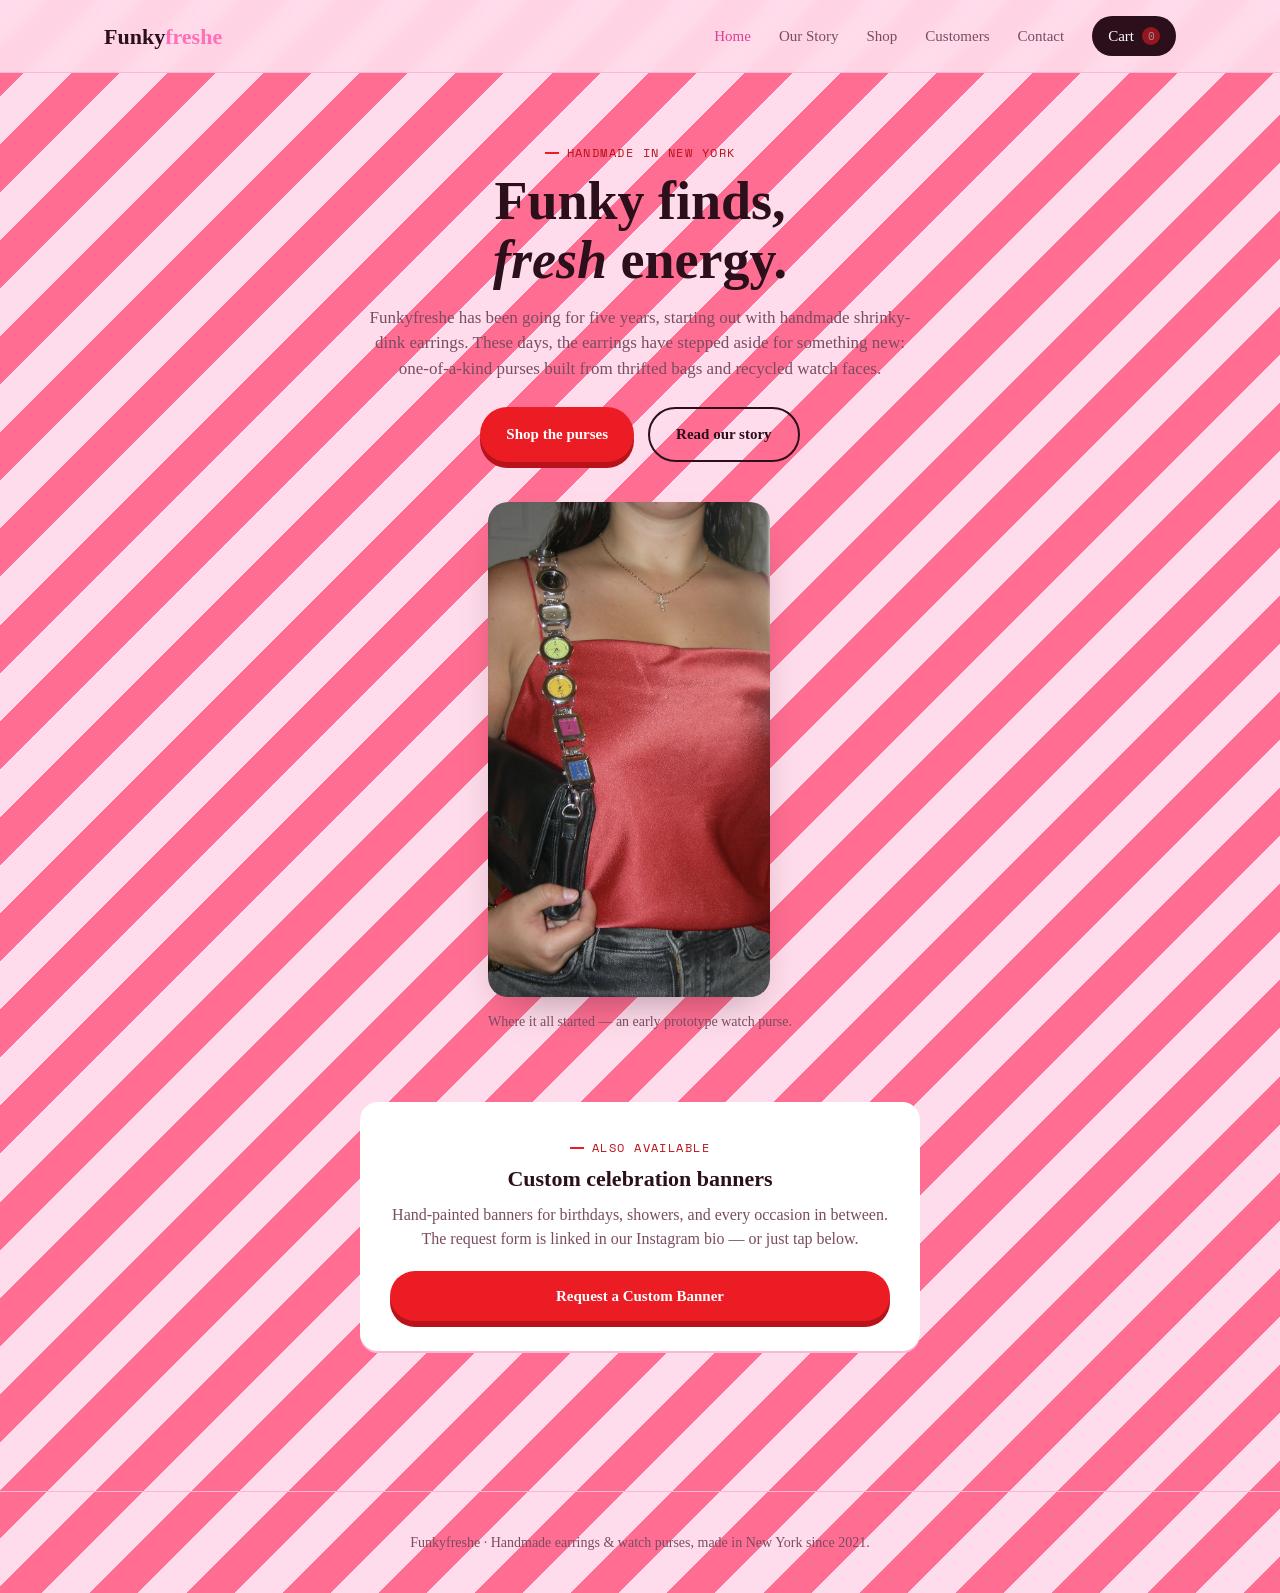
==== index.html @ b3872d06 "Add files via upload" ====
<!DOCTYPE html>
<html lang="en">
<head>
<meta charset="UTF-8">
<meta name="viewport" content="width=device-width, initial-scale=1.0">
<title>Funkyfreshe · handmade in New York</title>
<meta name="description" content="Funkyfreshe: one-of-a-kind purses built from thrifted bags and recycled watch faces, made in New York by Samantha Neeb.">
<meta property="og:type" content="website">
<meta property="og:title" content="Funkyfreshe · handmade in New York">
<meta property="og:description" content="Funkyfreshe: one-of-a-kind purses built from thrifted bags and recycled watch faces, made in New York by Samantha Neeb.">
<meta property="og:image" content="https://ssn56-boop.github.io/funkyfreshe/images/og-image.jpg">
<meta property="og:image:width" content="1200">
<meta property="og:image:height" content="630">
<meta property="og:url" content="https://ssn56-boop.github.io/funkyfreshe/">
<meta name="twitter:card" content="summary_large_image">
<meta name="twitter:title" content="Funkyfreshe · handmade in New York">
<meta name="twitter:description" content="Funkyfreshe: one-of-a-kind purses built from thrifted bags and recycled watch faces, made in New York by Samantha Neeb.">
<meta name="twitter:image" content="https://ssn56-boop.github.io/funkyfreshe/images/og-image.jpg">
<link rel="stylesheet" href="css/main.css">
</head>
<body>

<nav class="site-nav">
  <div class="wrap">
    <a href="index.html" class="logo">Funky<em>freshe</em></a>
    <ul class="nav-links">
      <li><a href="index.html" class="active">Home</a></li>
      <li><a href="story.html">Our Story</a></li>
      <li><a href="shop.html">Shop</a></li>
      <li><a href="customers.html">Customers</a></li>
      <li><a href="contact.html">Contact</a></li>
      <li>
        <a href="cart.html" class="cart-link" aria-label="View cart">
          Cart <span class="cart-badge" data-count="0">0</span>
        </a>
      </li>
    </ul>
  </div>
</nav>

<header class="page-hero wrap">
  <span class="eyebrow">Handmade in New York</span>
  <h1>Funky finds,<br><em>fresh</em> energy.</h1>
  <p>Funkyfreshe has been going for five years, starting out with handmade shrinky-dink earrings. These days, the earrings have stepped aside for something new: one-of-a-kind purses built from thrifted bags and recycled watch faces.</p>
  <div style="display:flex; gap:14px; justify-content:center; margin-top:26px; flex-wrap:wrap;">
    <a href="shop.html" class="btn btn-primary">Shop the purses</a>
    <a href="story.html" class="btn btn-outline">Read our story</a>
  </div>
</header>

<section class="wrap" style="padding-bottom:70px; display:flex; justify-content:center;">
  <figure style="margin:0; text-align:center;">
    <img src="images/prototype-watch-purse.jpg" alt="Samantha wearing an early prototype watch purse" style="border-radius:20px; box-shadow:0 20px 40px -20px rgba(43,15,26,.4); max-height:55vh; width:auto; max-width:100%; object-fit:cover;">
    <figcaption style="margin-top:14px; color:var(--ink-soft); font-size:14px;">Where it all started — an early prototype watch purse.</figcaption>
  </figure>
</section>

<section class="wrap" style="padding-bottom:100px; text-align:center;">
  <div class="receipt-card" style="max-width:560px; margin:0 auto; text-align:center;">
    <span class="eyebrow">Also available</span>
    <h2 style="font-size:22px; margin-top:10px;">Custom celebration banners</h2>
    <p style="color:var(--ink-soft); margin:12px 0 20px;">Hand-painted banners for birthdays, showers, and every occasion in between. The request form is linked in our Instagram bio — or just tap below.</p>
    <a id="banner-form-link" href="#" target="_blank" rel="noopener" class="btn btn-primary" style="width:100%; justify-content:center;">Request a Custom Banner</a>
  </div>
</section>

<footer class="site-footer">
  <div class="wrap">
    Funkyfreshe &middot; Handmade earrings &amp; watch purses, made in New York since 2021.
  </div>
</footer>

<script src="js/config.js"></script>
<script src="js/products.js"></script>
<script src="js/cart.js"></script>
<script>
  document.addEventListener("DOMContentLoaded", () => {
    const link = document.getElementById("banner-form-link");
    if (link && window.FF_CONFIG && window.FF_CONFIG.CUSTOM_BANNER_FORM_URL) {
      link.href = window.FF_CONFIG.CUSTOM_BANNER_FORM_URL;
    }
  });
</script>
</body>
</html>
---- css/main.css ----
/* ============================================================
   Funky Freshe — shared styles
   Tokens live here. Colors, type, and spacing all trace back
   to this block, so retheming later means editing these vars.
   ============================================================ */

@import url('https://fonts.googleapis.com/css2?family=Space+Mono:wght@500;700&display=swap');

:root{
  /* --- color, pulled from the pink/red stripe reference --- */
  --pink:        #FF6FB8;   /* primary brand color */
  --pink-deep:   #DE3E93;   /* hover / pressed */
  --red:         #EC1C24;   /* CTAs, price tags */
  --red-deep:    #B8121A;
  --cream:       #FFDCEB;   /* pink page background */
  --white:       #FFFFFF;
  --ink:         #2B0F1A;   /* near-black text, maroon undertone */
  --ink-soft:    #7A4C61;   /* secondary text, warmed to sit on pink */
  --kraft:       #D9A441;   /* handmade / kraft-tag accent, used sparingly */
  --line:        #F7B9D6;   /* hairline borders on pink */
  --success:     #2E8B57;

  /* --- type --- */
  --font-display: 'Times New Roman', Times, Georgia, serif;
  --font-body:    'Times New Roman', Times, Georgia, serif;
  --font-tag:     'Space Mono', monospace;

  /* --- shape / motion --- */
  --radius: 18px;
  --ease: cubic-bezier(.22,1,.36,1);
}

*{ box-sizing: border-box; }
html{ scroll-behavior: smooth; }
body{
  margin: 0;
  background-color: var(--cream);
  background-image: repeating-linear-gradient(
    135deg,
    var(--cream) 0px, var(--cream) 34px,
    #FF6E92 34px, #FF6E92 68px
  );
  color: var(--ink);
  font-family: var(--font-body);
  line-height: 1.5;
  -webkit-font-smoothing: antialiased;
}
a{ color: inherit; text-decoration: none; }
img{ max-width: 100%; display: block; }
button{ font-family: inherit; cursor: pointer; }
:focus-visible{ outline: 3px solid var(--pink-deep); outline-offset: 2px; }

.wrap{
  max-width: 1120px;
  margin: 0 auto;
  padding: 0 24px;
}

h1, h2, h3{
  font-family: var(--font-display);
  margin: 0;
  line-height: 1.1;
  color: var(--ink);
}

.eyebrow{
  font-family: var(--font-tag);
  font-size: 12px;
  letter-spacing: .12em;
  text-transform: uppercase;
  color: var(--red-deep);
  display: inline-flex;
  align-items: center;
  gap: 8px;
}
.eyebrow::before{
  content: "";
  width: 14px; height: 2px;
  background: var(--red);
  display: inline-block;
}

/* ============================== NAV ============================== */
.site-nav{
  position: sticky;
  top: 0;
  z-index: 40;
  background: rgba(255,220,235,.92);
  backdrop-filter: blur(8px);
  border-bottom: 1px solid var(--line);
}
.site-nav .wrap{
  display: flex;
  align-items: center;
  justify-content: space-between;
  height: 72px;
}
.logo{
  font-family: var(--font-display);
  font-size: 22px;
  font-weight: 600;
  color: var(--ink);
}
.logo em{
  color: var(--pink);
  font-style: normal;
}
.nav-links{
  display: flex;
  align-items: center;
  gap: 28px;
  list-style: none;
  margin: 0; padding: 0;
}
.nav-links a{
  font-size: 15px;
  font-weight: 500;
  color: var(--ink-soft);
  transition: color .15s var(--ease);
}
.nav-links a:hover, .nav-links a.active{ color: var(--pink-deep); }

.cart-link{
  position: relative;
  display: inline-flex;
  align-items: center;
  gap: 8px;
  padding: 9px 16px;
  background: var(--ink);
  color: var(--white) !important;
  border-radius: 999px;
  font-weight: 600;
  font-size: 14px;
  transition: transform .15s var(--ease), background .15s var(--ease);
}
.cart-link:hover{ background: var(--pink-deep); transform: translateY(-1px); }
.cart-badge{
  background: var(--red);
  color: var(--white);
  font-family: var(--font-tag);
  font-size: 11px;
  min-width: 18px;
  height: 18px;
  border-radius: 999px;
  display: inline-flex;
  align-items: center;
  justify-content: center;
  padding: 0 4px;
}
.cart-badge[data-count="0"]{ opacity: .55; }

/* ============================== BUTTONS ============================== */
.btn{
  display: inline-flex;
  align-items: center;
  justify-content: center;
  gap: 8px;
  padding: 14px 26px;
  border-radius: 999px;
  border: none;
  font-family: var(--font-body);
  font-weight: 600;
  font-size: 15px;
  transition: transform .15s var(--ease), box-shadow .15s var(--ease), background .15s var(--ease);
}
.btn-primary{
  background: var(--red);
  color: var(--white);
  box-shadow: 0 6px 0 var(--red-deep);
}
.btn-primary:hover{ transform: translateY(-2px); }
.btn-primary:active{ transform: translateY(1px); box-shadow: 0 3px 0 var(--red-deep); }
.btn-primary:disabled{ background: #D9B7B0; box-shadow: none; cursor: not-allowed; transform: none; }

.btn-outline{
  background: transparent;
  color: var(--ink);
  border: 2px solid var(--ink);
}
.btn-outline:hover{ background: var(--ink); color: var(--white); }

.btn-ghost{
  background: transparent;
  color: var(--pink-deep);
  padding: 10px 6px;
  font-weight: 600;
}
.btn-ghost:hover{ color: var(--red-deep); }

.btn-block{ width: 100%; }

/* ============================== HERO (shared page header) ============================== */
.page-hero{
  padding: 64px 0 40px;
  text-align: center;
}
.page-hero h1{
  font-size: clamp(34px, 6vw, 54px);
  margin-top: 10px;
}
.page-hero p{
  max-width: 560px;
  margin: 14px auto 0;
  color: var(--ink-soft);
  font-size: 17px;
}

/* ============================== PRODUCT GRID (swing tags) ============================== */
.shop-grid{
  display: grid;
  grid-template-columns: repeat(4, 1fr);
  gap: 36px 24px;
  padding: 12px 0 90px;
}
@media (max-width: 920px){
  .shop-grid{ grid-template-columns: repeat(2, 1fr); }
}
@media (max-width: 520px){
  .shop-grid{ grid-template-columns: 1fr; }
}

.tag-card{
  position: relative;
  background: var(--white);
  border-radius: 14px;
  padding: 18px 18px 20px;
  box-shadow: 0 2px 0 var(--line), 0 14px 26px -18px rgba(43,15,26,.35);
  transform: rotate(-1deg);
  transition: transform .25s var(--ease), box-shadow .25s var(--ease);
}
.shop-grid .tag-card:nth-child(even){ transform: rotate(1deg); }
.tag-card:hover{
  transform: rotate(0deg) translateY(-6px);
  box-shadow: 0 2px 0 var(--line), 0 22px 34px -18px rgba(43,15,26,.4);
}

/* the punched hole + loop of string, like a real kraft price tag */
.tag-hole{
  position: absolute;
  top: -11px;
  left: 28px;
  width: 22px; height: 22px;
  border-radius: 50%;
  background: var(--cream);
  border: 3px solid var(--kraft);
  z-index: 2;
}
.tag-hole::after{
  content: "";
  position: absolute;
  inset: 5px;
  border-radius: 50%;
  background: var(--white);
}
.tag-string{
  position: absolute;
  top: -20px;
  left: 8px;
  width: 60px;
  height: 20px;
  border: 2px solid var(--kraft);
  border-bottom: none;
  border-radius: 50% 50% 0 0 / 100% 100% 0 0;
  opacity: .6;
}

.tag-photo{
  aspect-ratio: 1 / 1;
  border-radius: 10px;
  overflow: hidden;
  background: var(--cream);
  margin-bottom: 14px;
}
.tag-photo img{
  width: 100%; height: 100%;
  object-fit: cover;
}
.tag-photo.is-empty{
  display: flex;
  align-items: center;
  justify-content: center;
  border: 2px dashed #FFC3E1;
}
.tag-photo.is-empty .placeholder{
  text-align: center;
  color: var(--pink-deep);
  font-family: var(--font-tag);
  font-size: 12px;
  letter-spacing: .04em;
  padding: 0 14px;
}
.tag-photo.is-empty .placeholder svg{ margin: 0 auto 8px; display:block; }

.tag-link{
  display: block;
  color: inherit;
  text-decoration: none;
}

.tag-body h3{
  font-size: 19px;
  margin-bottom: 6px;
}
.tag-desc{
  font-size: 14px;
  color: var(--ink-soft);
  margin: 0 0 12px;
  min-height: 40px;
}
.tag-barcode{
  width: 64px;
  height: 16px;
  background-image: repeating-linear-gradient(
    90deg,
    var(--ink) 0px, var(--ink) 1.5px,
    transparent 1.5px, transparent 3px,
    var(--ink) 3px, var(--ink) 3.5px,
    transparent 3.5px, transparent 5.5px,
    var(--ink) 5.5px, var(--ink) 6.5px,
    transparent 6.5px, transparent 8px
  );
  opacity: .5;
  margin-bottom: 4px;
}
.tag-sku{
  display: block;
  font-family: var(--font-tag);
  font-size: 10.5px;
  letter-spacing: .04em;
  color: var(--ink-soft);
  opacity: .7;
  margin-bottom: 12px;
}
.tag-footer{
  display: flex;
  align-items: center;
  justify-content: space-between;
  gap: 10px;
  margin-top: 4px;
  padding-top: 10px;
  border-top: 1px dashed var(--line);
}
.tag-price{
  font-family: var(--font-tag);
  font-weight: 700;
  font-size: 18px;
  color: var(--red-deep);
}
.tag-price::before{ content: "$"; opacity: .7; margin-right: 1px; }

.tag-add{
  border: none;
  background: var(--ink);
  color: var(--white);
  padding: 10px 16px;
  border-radius: 999px;
  font-size: 13px;
  font-weight: 600;
  transition: background .15s var(--ease), transform .15s var(--ease);
}
.tag-add:hover{ background: var(--pink-deep); transform: translateY(-1px); }
.tag-add:disabled{ background: #E3C7CE; cursor: not-allowed; }
.tag-add.added{ background: var(--success); }

.sold-badge{
  position: absolute;
  top: 14px; right: 14px;
  background: var(--ink);
  color: var(--white);
  font-family: var(--font-tag);
  font-size: 11px;
  letter-spacing: .06em;
  padding: 4px 10px;
  border-radius: 999px;
  transform: rotate(4deg);
}

.shop-empty{
  text-align: center;
  padding: 80px 20px;
  color: var(--ink-soft);
}

/* ============================== TIMELINE ============================== */
.timeline-section{ padding: 30px 0 90px; }
.timeline{
  position: relative;
  margin-top: 50px;
}
.timeline::before{
  content: "";
  position: absolute;
  left: 50%;
  top: 0; bottom: 0;
  width: 3px;
  background: linear-gradient(to bottom, var(--pink), var(--red));
  transform: translateX(-50%);
  border-radius: 3px;
}
.tl-item{
  position: relative;
  width: 50%;
  padding: 0 46px 56px;
}
.tl-item:nth-child(odd){ left: 0; text-align: right; }
.tl-item:nth-child(even){ left: 50%; text-align: left; }
.tl-dot{
  position: absolute;
  top: 4px;
  width: 16px; height: 16px;
  background: var(--white);
  border: 3px solid var(--red);
  border-radius: 50%;
  z-index: 2;
}
.tl-item:nth-child(odd) .tl-dot{ right: -8px; }
.tl-item:nth-child(even) .tl-dot{ left: -8px; }
.tl-date{
  font-family: var(--font-tag);
  font-size: 12px;
  color: var(--pink-deep);
  letter-spacing: .06em;
  text-transform: uppercase;
}
.tl-item h3{ font-size: 20px; margin: 6px 0 8px; }
.tl-item p{ color: var(--ink-soft); font-size: 14.5px; margin: 0; }
.tl-item img{
  margin-top: 14px;
  border-radius: 12px;
  box-shadow: 0 10px 24px -14px rgba(43,15,26,.4);
}

@media (max-width: 720px){
  .timeline::before{ left: 18px; }
  .tl-item, .tl-item:nth-child(even){ width: 100%; left: 0; text-align: left; padding: 0 0 40px 46px; }
  .tl-item:nth-child(odd){ text-align: left; }
  .tl-item .tl-dot, .tl-item:nth-child(odd) .tl-dot{ left: 10px; right: auto; }
}

/* ============================== CART DRAWER ============================== */
.cart-list{ display: flex; flex-direction: column; gap: 18px; }
.cart-row{
  display: grid;
  grid-template-columns: 84px 1fr auto;
  gap: 16px;
  align-items: center;
  background: var(--white);
  border-radius: 14px;
  padding: 14px;
  box-shadow: 0 2px 0 var(--line);
}
.cart-row .thumb{
  width: 84px; height: 84px;
  border-radius: 10px;
  background: var(--cream);
  overflow: hidden;
  display: flex; align-items: center; justify-content: center;
}
.cart-row .thumb img{ width: 100%; height: 100%; object-fit: cover; }
.cart-row .thumb .placeholder{ font-size: 22px; color: var(--pink); }
.cart-row h4{ font-family: var(--font-display); font-size: 16px; margin: 0 0 4px; }
.cart-row .unit-price{ font-family: var(--font-tag); font-size: 13px; color: var(--ink-soft); }

.qty-control{
  display: inline-flex;
  align-items: center;
  border: 1.5px solid var(--line);
  border-radius: 999px;
  overflow: hidden;
  margin-top: 8px;
}
.qty-control button{
  border: none; background: var(--white);
  width: 30px; height: 30px;
  font-size: 16px; font-weight: 600; color: var(--ink);
}
.qty-control button:hover{ background: var(--cream); }
.qty-control span{
  width: 32px; text-align: center;
  font-family: var(--font-tag); font-size: 13px;
}

.cart-line-total{
  font-family: var(--font-tag);
  font-weight: 700;
  text-align: right;
}
.remove-link{
  display: block;
  margin-top: 6px;
  font-size: 12px;
  color: var(--ink-soft);
  text-decoration: underline;
  text-align: right;
}
.remove-link:hover{ color: var(--red-deep); }

.cart-summary{
  background: var(--white);
  border-radius: var(--radius);
  padding: 26px;
  box-shadow: 0 2px 0 var(--line);
}
.summary-row{
  display: flex;
  justify-content: space-between;
  padding: 8px 0;
  font-size: 15px;
  color: var(--ink-soft);
}
.summary-row.total{
  border-top: 2px dashed var(--line);
  margin-top: 8px;
  padding-top: 16px;
  font-family: var(--font-tag);
  font-weight: 700;
  font-size: 19px;
  color: var(--ink);
}

.empty-cart{
  text-align: center;
  padding: 70px 20px;
  color: var(--ink-soft);
}
.empty-cart svg{ margin: 0 auto 16px; }

/* ============================== CHECKOUT ============================== */
.checkout-grid{
  display: grid;
  grid-template-columns: 1.1fr .9fr;
  gap: 40px;
  align-items: start;
  padding-bottom: 100px;
}
@media (max-width: 860px){
  .checkout-grid{ grid-template-columns: 1fr; }
}
.form-card, .receipt-card{
  background: var(--white);
  border-radius: var(--radius);
  padding: 30px;
  box-shadow: 0 2px 0 var(--line);
}
.field{ margin-bottom: 18px; }
.field label{
  display: block;
  font-size: 13px;
  font-weight: 600;
  color: var(--ink-soft);
  margin-bottom: 6px;
}
.field input, .field textarea{
  width: 100%;
  padding: 12px 14px;
  border: 1.5px solid var(--line);
  border-radius: 10px;
  font-family: var(--font-body);
  font-size: 15px;
  background: var(--cream);
  color: var(--ink);
}
.field input:focus, .field textarea:focus{
  border-color: var(--pink);
  background: var(--white);
}
.field-row{ display: grid; grid-template-columns: 1fr 1fr; gap: 14px; }

.receipt-card h3{ font-size: 16px; margin-bottom: 14px; }
.receipt-items{ font-family: var(--font-tag); font-size: 13.5px; }
.receipt-item{
  display: flex; justify-content: space-between;
  padding: 7px 0;
  border-bottom: 1px dashed var(--line);
}
.pay-options{ margin-top: 22px; display: flex; flex-direction: column; gap: 10px; }
.pay-note{
  font-size: 12.5px;
  color: var(--ink-soft);
  background: var(--cream);
  border-radius: 10px;
  padding: 12px 14px;
  margin-top: 14px;
}

.order-confirm{
  text-align: center;
  padding: 70px 20px 100px;
}
.order-confirm .stamp{
  display: inline-block;
  border: 3px solid var(--red);
  color: var(--red-deep);
  font-family: var(--font-tag);
  font-weight: 700;
  padding: 8px 18px;
  border-radius: 10px;
  transform: rotate(-4deg);
  margin-bottom: 18px;
  letter-spacing: .08em;
}
.order-confirm .order-id{ font-family: var(--font-tag); color: var(--ink-soft); }

/* ============================== CUSTOMER CAROUSEL ============================== */
.carousel{
  position: relative;
  max-width: 460px;
  margin: 0 auto;
  display: flex;
  flex-direction: column;
  align-items: center;
}
.carousel-frame{
  position: relative;
  width: 100%;
  height: clamp(320px, 55vh, 480px);
  border-radius: var(--radius);
  overflow: hidden;
  background: var(--white);
  box-shadow: 0 20px 40px -22px rgba(43,15,26,.45);
  display: flex;
  align-items: center;
  justify-content: center;
}
.carousel-frame img{
  width: auto;
  height: auto;
  max-width: 100%;
  max-height: 100%;
  object-fit: contain;
  display: block;
  margin: 0 auto;
}
.carousel-caption{
  text-align: center;
  margin-top: 18px;
  min-height: 46px;
  color: var(--ink-soft);
  font-size: 15px;
}
.carousel-controls{
  display: flex;
  align-items: center;
  justify-content: center;
  gap: 22px;
  margin-top: 18px;
}
.carousel-arrow{
  width: 46px; height: 46px;
  border-radius: 50%;
  border: 2px solid var(--ink);
  background: var(--white);
  display: inline-flex;
  align-items: center;
  justify-content: center;
  font-size: 20px;
  transition: background .15s var(--ease), color .15s var(--ease), transform .15s var(--ease);
}
.carousel-arrow:hover{
  background: var(--red);
  border-color: var(--red);
  color: var(--white);
  transform: scale(1.06);
}
.carousel-counter{
  font-family: var(--font-tag);
  font-size: 13px;
  color: var(--ink-soft);
  min-width: 54px;
  text-align: center;
}
.carousel-dots{
  display: flex;
  justify-content: center;
  gap: 8px;
  margin-top: 16px;
}
.carousel-dots button{
  width: 9px; height: 9px;
  border-radius: 50%;
  border: none;
  background: var(--line);
  padding: 0;
}
.carousel-dots button.is-active{ background: var(--red); }

/* ============================== PRODUCT DETAIL ============================== */
.product-grid{
  display: grid;
  grid-template-columns: 1fr 1fr;
  gap: 48px;
  align-items: start;
  padding-bottom: 100px;
}
@media (max-width: 800px){
  .product-grid{ grid-template-columns: 1fr; }
}
.product-main-photo{
  aspect-ratio: 1 / 1;
  border-radius: var(--radius);
  overflow: hidden;
  background: var(--white);
  box-shadow: 0 20px 40px -22px rgba(43,15,26,.4);
  position: relative;
}
.product-main-photo img{
  width: 100%; height: 100%;
  object-fit: cover;
}
.product-main-photo.is-empty{
  display: flex;
  align-items: center;
  justify-content: center;
  border: 2px dashed #FFC3E1;
  color: var(--pink-deep);
  font-family: var(--font-tag);
  font-size: 13px;
  text-align: center;
  padding: 20px;
}
.product-thumbs{
  display: flex;
  gap: 10px;
  margin-top: 14px;
  flex-wrap: wrap;
}
.product-thumbs button{
  width: 64px; height: 64px;
  border-radius: 8px;
  overflow: hidden;
  border: 2px solid transparent;
  padding: 0;
  background: var(--white);
  cursor: pointer;
}
.product-thumbs button.is-active{ border-color: var(--red); }
.product-thumbs img{ width: 100%; height: 100%; object-fit: cover; display: block; }

.product-info .sold-badge{
  position: static;
  display: inline-block;
  margin-bottom: 14px;
  transform: none;
}
.product-price{
  font-family: var(--font-tag);
  font-weight: 700;
  font-size: 26px;
  color: var(--red-deep);
  margin: 10px 0 20px;
}
.product-price::before{ content: "$"; opacity: .7; }
.product-desc{
  color: var(--ink-soft);
  font-size: 16px;
  line-height: 1.65;
  margin-bottom: 26px;
}
.product-qty-row{
  display: flex;
  align-items: center;
  gap: 16px;
  margin-bottom: 22px;
}
.back-to-shop{
  display: inline-block;
  margin-top: 22px;
  color: var(--ink-soft);
  font-size: 14px;
  text-decoration: underline;
}

.zoom-btn{
  position: absolute;
  bottom: 14px;
  right: 14px;
  display: inline-flex;
  align-items: center;
  gap: 6px;
  background: rgba(43,15,26,.72);
  color: var(--white);
  border: none;
  padding: 8px 14px;
  border-radius: 999px;
  font-size: 13px;
  font-weight: 600;
  backdrop-filter: blur(2px);
  transition: background .15s var(--ease), transform .15s var(--ease);
}
.zoom-btn:hover{ background: var(--red); transform: translateY(-1px); }

.lightbox{
  position: fixed;
  inset: 0;
  z-index: 100;
  background: rgba(20,6,11,.92);
  display: none;
  align-items: center;
  justify-content: center;
  padding: 30px;
}
.lightbox.is-open{ display: flex; }
.lightbox img{
  max-width: 92vw;
  max-height: 88vh;
  object-fit: contain;
  border-radius: 10px;
  box-shadow: 0 20px 60px rgba(0,0,0,.5);
}
.lightbox-close{
  position: absolute;
  top: 22px;
  right: 26px;
  width: 44px; height: 44px;
  border-radius: 50%;
  border: none;
  background: rgba(255,255,255,.14);
  color: var(--white);
  font-size: 26px;
  line-height: 1;
  transition: background .15s var(--ease);
}
.lightbox-close:hover{ background: rgba(255,255,255,.28); }

.site-footer{
  border-top: 1px solid var(--line);
  padding: 40px 0;
  margin-top: 40px;
  text-align: center;
  color: var(--ink-soft);
  font-size: 14px;
}
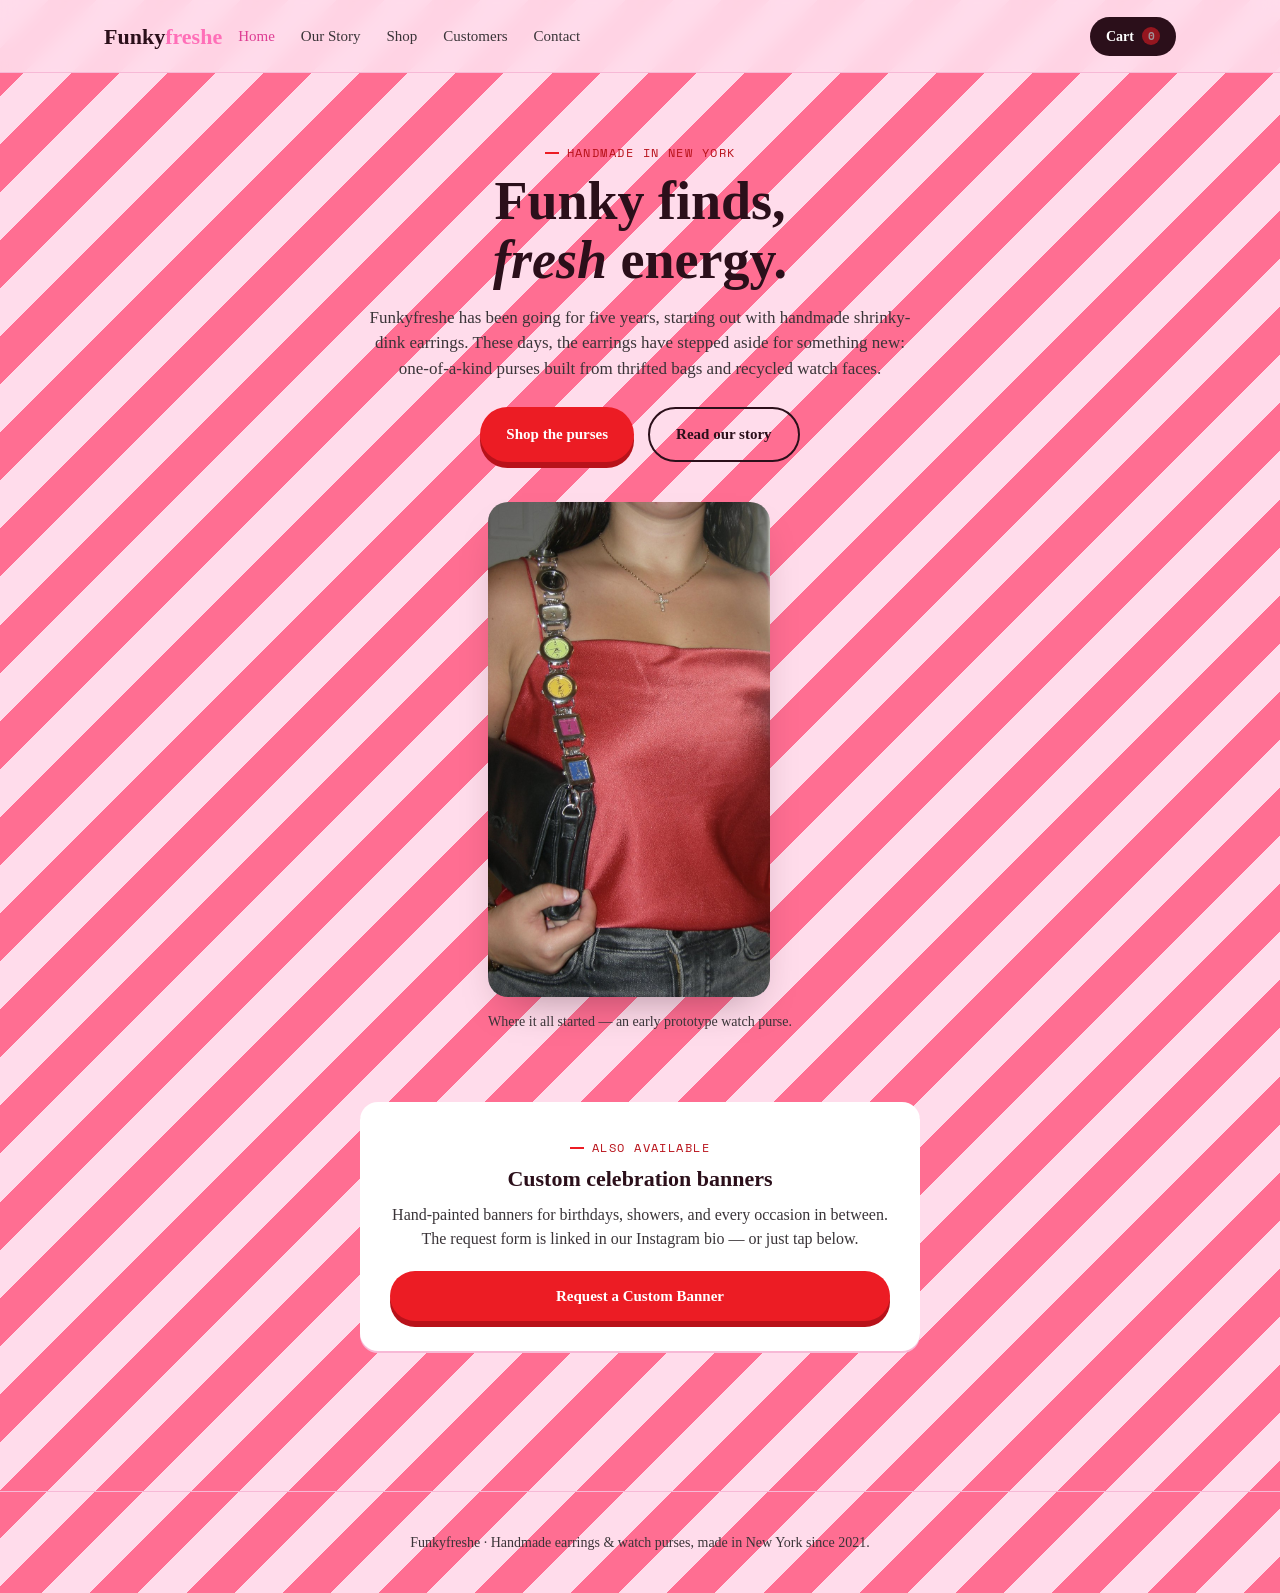
==== commit 546fd4d2: "Add files via upload" ====
--- a/index.html
+++ b/index.html
@@ -29,12 +29,15 @@
       <li><a href="shop.html">Shop</a></li>
       <li><a href="customers.html">Customers</a></li>
       <li><a href="contact.html">Contact</a></li>
-      <li>
-        <a href="cart.html" class="cart-link" aria-label="View cart">
-          Cart <span class="cart-badge" data-count="0">0</span>
-        </a>
-      </li>
     </ul>
+    <div class="nav-right">
+      <a href="cart.html" class="cart-link" aria-label="View cart">
+        Cart <span class="cart-badge" data-count="0">0</span>
+      </a>
+      <button class="nav-toggle" aria-label="Open menu" aria-expanded="false">
+        <span></span><span></span><span></span>
+      </button>
+    </div>
   </div>
 </nav>
 
@@ -73,6 +76,7 @@
 <script src="js/config.js"></script>
 <script src="js/products.js"></script>
 <script src="js/cart.js"></script>
+<script src="js/nav.js"></script>
 <script>
   document.addEventListener("DOMContentLoaded", () => {
     const link = document.getElementById("banner-form-link");
--- a/css/main.css
+++ b/css/main.css
@@ -15,7 +15,7 @@
   --cream:       #FFDCEB;   /* pink page background */
   --white:       #FFFFFF;
   --ink:         #2B0F1A;   /* near-black text, maroon undertone */
-  --ink-soft:    #7A4C61;   /* secondary text, warmed to sit on pink */
+  --ink-soft:    #3A3438;   /* secondary text, dark gray for readability */
   --kraft:       #D9A441;   /* handmade / kraft-tag accent, used sparingly */
   --line:        #F7B9D6;   /* hairline borders on pink */
   --success:     #2E8B57;
@@ -46,7 +46,8 @@
   -webkit-font-smoothing: antialiased;
 }
 a{ color: inherit; text-decoration: none; }
-img{ max-width: 100%; display: block; }
+img{ max-width: 100%; min-width: 0; display: block; }
+html{ overflow-x: hidden; }
 button{ font-family: inherit; cursor: pointer; }
 :focus-visible{ outline: 3px solid var(--pink-deep); outline-offset: 2px; }
 
@@ -93,24 +94,62 @@
   display: flex;
   align-items: center;
   justify-content: space-between;
-  height: 72px;
+  flex-wrap: wrap;
+  min-height: 72px;
+  gap: 10px 16px;
 }
 .logo{
   font-family: var(--font-display);
   font-size: 22px;
   font-weight: 600;
   color: var(--ink);
+  flex: 0 0 auto;
 }
 .logo em{
   color: var(--pink);
   font-style: normal;
 }
+
+.nav-right{
+  display: flex;
+  align-items: center;
+  gap: 12px;
+  order: 2;
+}
+
+.nav-toggle{
+  display: none;
+  flex-direction: column;
+  justify-content: center;
+  align-items: center;
+  gap: 5px;
+  width: 44px;
+  height: 44px;
+  border-radius: 10px;
+  border: none;
+  background: transparent;
+  padding: 0;
+}
+.nav-toggle span{
+  display: block;
+  width: 22px;
+  height: 2.4px;
+  background: var(--ink);
+  border-radius: 2px;
+  transition: transform .2s var(--ease), opacity .2s var(--ease);
+}
+.nav-toggle.is-open span:nth-child(1){ transform: translateY(7.4px) rotate(45deg); }
+.nav-toggle.is-open span:nth-child(2){ opacity: 0; }
+.nav-toggle.is-open span:nth-child(3){ transform: translateY(-7.4px) rotate(-45deg); }
+
 .nav-links{
   display: flex;
   align-items: center;
-  gap: 28px;
+  gap: 26px;
   list-style: none;
   margin: 0; padding: 0;
+  order: 1;
+  flex: 1 1 auto;
 }
 .nav-links a{
   font-size: 15px;
@@ -132,6 +171,7 @@
   font-weight: 600;
   font-size: 14px;
   transition: transform .15s var(--ease), background .15s var(--ease);
+  flex: 0 0 auto;
 }
 .cart-link:hover{ background: var(--pink-deep); transform: translateY(-1px); }
 .cart-badge{
@@ -148,6 +188,37 @@
   padding: 0 4px;
 }
 .cart-badge[data-count="0"]{ opacity: .55; }
+
+/* Mobile nav: links collapse into a full-width dropdown behind a hamburger */
+@media (max-width: 860px){
+  .site-nav .wrap{ min-height: 64px; padding-top: 10px; padding-bottom: 10px; }
+  .nav-toggle{ display: flex; order: 3; }
+  .nav-right{ order: 2; }
+  .nav-links{
+    order: 4;
+    flex: 1 1 100%;
+    flex-direction: column;
+    align-items: stretch;
+    gap: 2px;
+    max-height: 0;
+    overflow: hidden;
+    opacity: 0;
+    transition: max-height .25s var(--ease), opacity .2s var(--ease);
+  }
+  .nav-links.is-open{
+    max-height: 420px;
+    opacity: 1;
+    padding-top: 6px;
+    padding-bottom: 14px;
+  }
+  .nav-links li{ width: 100%; }
+  .nav-links a{
+    display: block;
+    padding: 13px 4px;
+    font-size: 16px;
+    border-bottom: 1px solid var(--line);
+  }
+}
 
 /* ============================== BUTTONS ============================== */
 .btn{
@@ -203,6 +274,10 @@
   margin: 14px auto 0;
   color: var(--ink-soft);
   font-size: 17px;
+}
+@media (max-width: 640px){
+  .page-hero{ padding: 36px 0 28px; }
+  .page-hero p{ font-size: 15.5px; }
 }
 
 /* ============================== PRODUCT GRID (swing tags) ============================== */
@@ -438,6 +513,16 @@
 }
 
 /* ============================== CART DRAWER ============================== */
+.cart-layout{
+  display: grid;
+  grid-template-columns: 1.4fr .8fr;
+  gap: 32px;
+  align-items: start;
+}
+@media (max-width: 760px){
+  .cart-layout{ grid-template-columns: 1fr; gap: 20px; }
+}
+
 .cart-list{ display: flex; flex-direction: column; gap: 18px; }
 .cart-row{
   display: grid;
@@ -455,11 +540,20 @@
   background: var(--cream);
   overflow: hidden;
   display: flex; align-items: center; justify-content: center;
+  flex-shrink: 0;
 }
 .cart-row .thumb img{ width: 100%; height: 100%; object-fit: cover; }
 .cart-row .thumb .placeholder{ font-size: 22px; color: var(--pink); }
 .cart-row h4{ font-family: var(--font-display); font-size: 16px; margin: 0 0 4px; }
 .cart-row .unit-price{ font-family: var(--font-tag); font-size: 13px; color: var(--ink-soft); }
+@media (max-width: 480px){
+  .cart-row{ grid-template-columns: 64px 1fr; grid-template-areas: "thumb info" "thumb total"; }
+  .cart-row .thumb{ width: 64px; height: 64px; grid-area: thumb; }
+  .cart-row > div:nth-child(2){ grid-area: info; }
+  .cart-row > div:nth-child(3){ grid-area: total; }
+  .cart-line-total{ text-align: left; margin-top: 6px; }
+  .remove-link{ text-align: left; }
+}
 
 .qty-control{
   display: inline-flex;
@@ -534,13 +628,16 @@
   padding-bottom: 100px;
 }
 @media (max-width: 860px){
-  .checkout-grid{ grid-template-columns: 1fr; }
+  .checkout-grid{ grid-template-columns: 1fr; gap: 20px; padding-bottom: 60px; }
 }
 .form-card, .receipt-card{
   background: var(--white);
   border-radius: var(--radius);
   padding: 30px;
   box-shadow: 0 2px 0 var(--line);
+}
+@media (max-width: 480px){
+  .form-card, .receipt-card{ padding: 22px; }
 }
 .field{ margin-bottom: 18px; }
 .field label{
@@ -565,6 +662,9 @@
   background: var(--white);
 }
 .field-row{ display: grid; grid-template-columns: 1fr 1fr; gap: 14px; }
+@media (max-width: 480px){
+  .field-row{ grid-template-columns: 1fr; gap: 0; }
+}
 
 .receipt-card h3{ font-size: 16px; margin-bottom: 14px; }
 .receipt-items{ font-family: var(--font-tag); font-size: 13.5px; }
@@ -693,7 +793,7 @@
   padding-bottom: 100px;
 }
 @media (max-width: 800px){
-  .product-grid{ grid-template-columns: 1fr; }
+  .product-grid{ grid-template-columns: 1fr; gap: 24px; padding-bottom: 60px; }
 }
 .product-main-photo{
   aspect-ratio: 1 / 1;
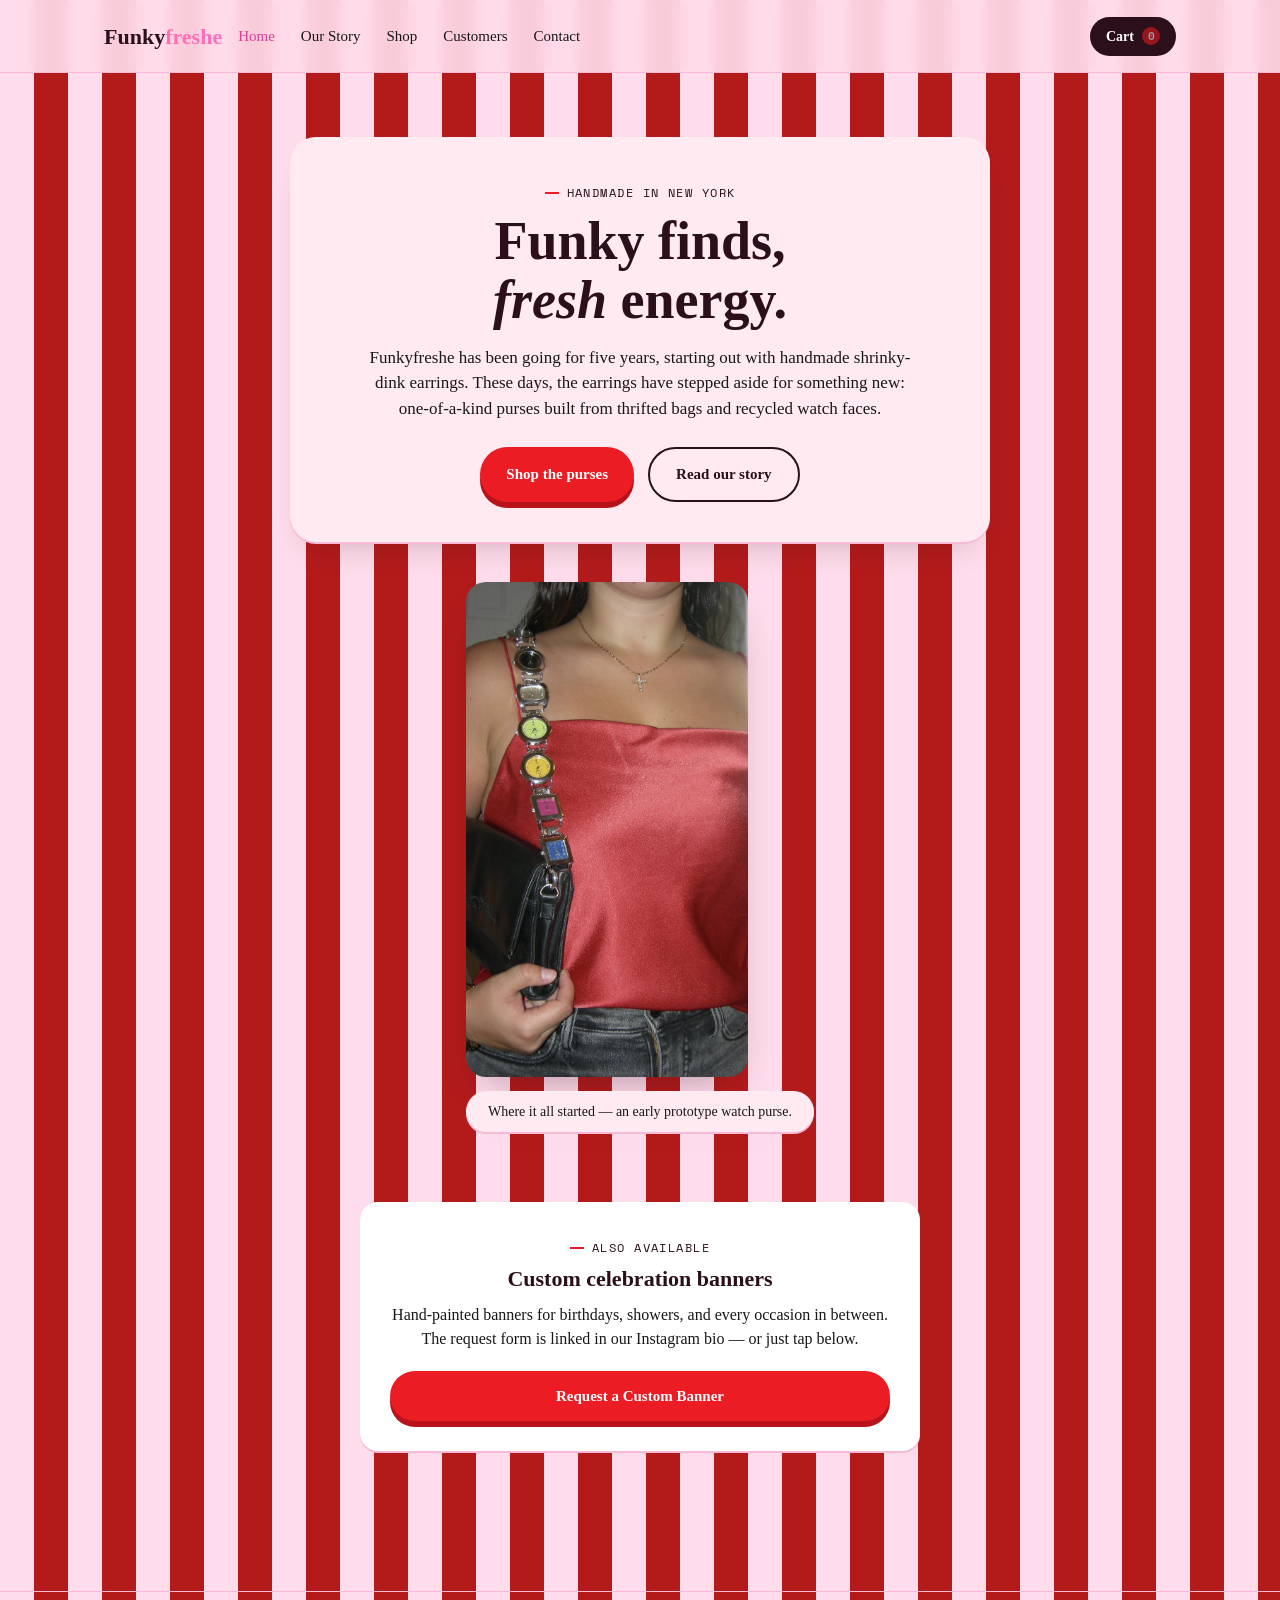
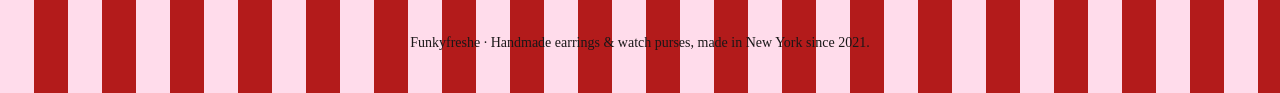
==== commit ce0da6fa: "Add files via upload" ====
--- a/index.html
+++ b/index.html
@@ -42,19 +42,21 @@
 </nav>
 
 <header class="page-hero wrap">
-  <span class="eyebrow">Handmade in New York</span>
-  <h1>Funky finds,<br><em>fresh</em> energy.</h1>
-  <p>Funkyfreshe has been going for five years, starting out with handmade shrinky-dink earrings. These days, the earrings have stepped aside for something new: one-of-a-kind purses built from thrifted bags and recycled watch faces.</p>
-  <div style="display:flex; gap:14px; justify-content:center; margin-top:26px; flex-wrap:wrap;">
-    <a href="shop.html" class="btn btn-primary">Shop the purses</a>
-    <a href="story.html" class="btn btn-outline">Read our story</a>
+  <div class="text-bubble">
+    <span class="eyebrow">Handmade in New York</span>
+    <h1>Funky finds,<br><em>fresh</em> energy.</h1>
+    <p>Funkyfreshe has been going for five years, starting out with handmade shrinky-dink earrings. These days, the earrings have stepped aside for something new: one-of-a-kind purses built from thrifted bags and recycled watch faces.</p>
+    <div style="display:flex; gap:14px; justify-content:center; margin-top:26px; flex-wrap:wrap;">
+      <a href="shop.html" class="btn btn-primary">Shop the purses</a>
+      <a href="story.html" class="btn btn-outline">Read our story</a>
+    </div>
   </div>
 </header>
 
 <section class="wrap" style="padding-bottom:70px; display:flex; justify-content:center;">
   <figure style="margin:0; text-align:center;">
     <img src="images/prototype-watch-purse.jpg" alt="Samantha wearing an early prototype watch purse" style="border-radius:20px; box-shadow:0 20px 40px -20px rgba(43,15,26,.4); max-height:55vh; width:auto; max-width:100%; object-fit:cover;">
-    <figcaption style="margin-top:14px; color:var(--ink-soft); font-size:14px;">Where it all started — an early prototype watch purse.</figcaption>
+    <figcaption class="text-bubble" style="display:inline-block; margin-top:14px; padding:10px 22px; color:var(--ink-soft); font-size:14px; max-width:none;">Where it all started — an early prototype watch purse.</figcaption>
   </figure>
 </section>
 
--- a/css/main.css
+++ b/css/main.css
@@ -15,7 +15,7 @@
   --cream:       #FFDCEB;   /* pink page background */
   --white:       #FFFFFF;
   --ink:         #2B0F1A;   /* near-black text, maroon undertone */
-  --ink-soft:    #3A3438;   /* secondary text, dark gray for readability */
+  --ink-soft:    #1A1718;   /* secondary text, near-black for readability */
   --kraft:       #D9A441;   /* handmade / kraft-tag accent, used sparingly */
   --line:        #F7B9D6;   /* hairline borders on pink */
   --success:     #2E8B57;
@@ -36,9 +36,9 @@
   margin: 0;
   background-color: var(--cream);
   background-image: repeating-linear-gradient(
-    135deg,
+    90deg,
     var(--cream) 0px, var(--cream) 34px,
-    #FF6E92 34px, #FF6E92 68px
+    #B31B1B 34px, #B31B1B 68px
   );
   color: var(--ink);
   font-family: var(--font-body);
@@ -69,7 +69,7 @@
   font-size: 12px;
   letter-spacing: .12em;
   text-transform: uppercase;
-  color: var(--red-deep);
+  color: var(--ink);
   display: inline-flex;
   align-items: center;
   gap: 8px;
@@ -280,6 +280,20 @@
   .page-hero p{ font-size: 15.5px; }
 }
 
+/* A soft pink "bubble" behind text blocks that sit directly on the
+   striped background, so headings and paragraphs stay easy to read. */
+.text-bubble{
+  background: #FFEAF2;
+  border-radius: 26px;
+  padding: 40px 44px;
+  max-width: 700px;
+  margin: 0 auto;
+  box-shadow: 0 2px 0 var(--line), 0 18px 34px -20px rgba(43,15,26,.28);
+}
+@media (max-width: 640px){
+  .text-bubble{ padding: 28px 24px; border-radius: 20px; }
+}
+
 /* ============================== PRODUCT GRID (swing tags) ============================== */
 .shop-grid{
   display: grid;
@@ -499,6 +513,14 @@
 }
 .tl-item h3{ font-size: 20px; margin: 6px 0 8px; }
 .tl-item p{ color: var(--ink-soft); font-size: 14.5px; margin: 0; }
+.tl-card{
+  display: inline-block;
+  background: #FFEAF2;
+  border-radius: 18px;
+  padding: 18px 22px;
+  box-shadow: 0 2px 0 var(--line), 0 12px 24px -16px rgba(43,15,26,.25);
+  max-width: 100%;
+}
 .tl-item img{
   margin-top: 14px;
   border-radius: 12px;
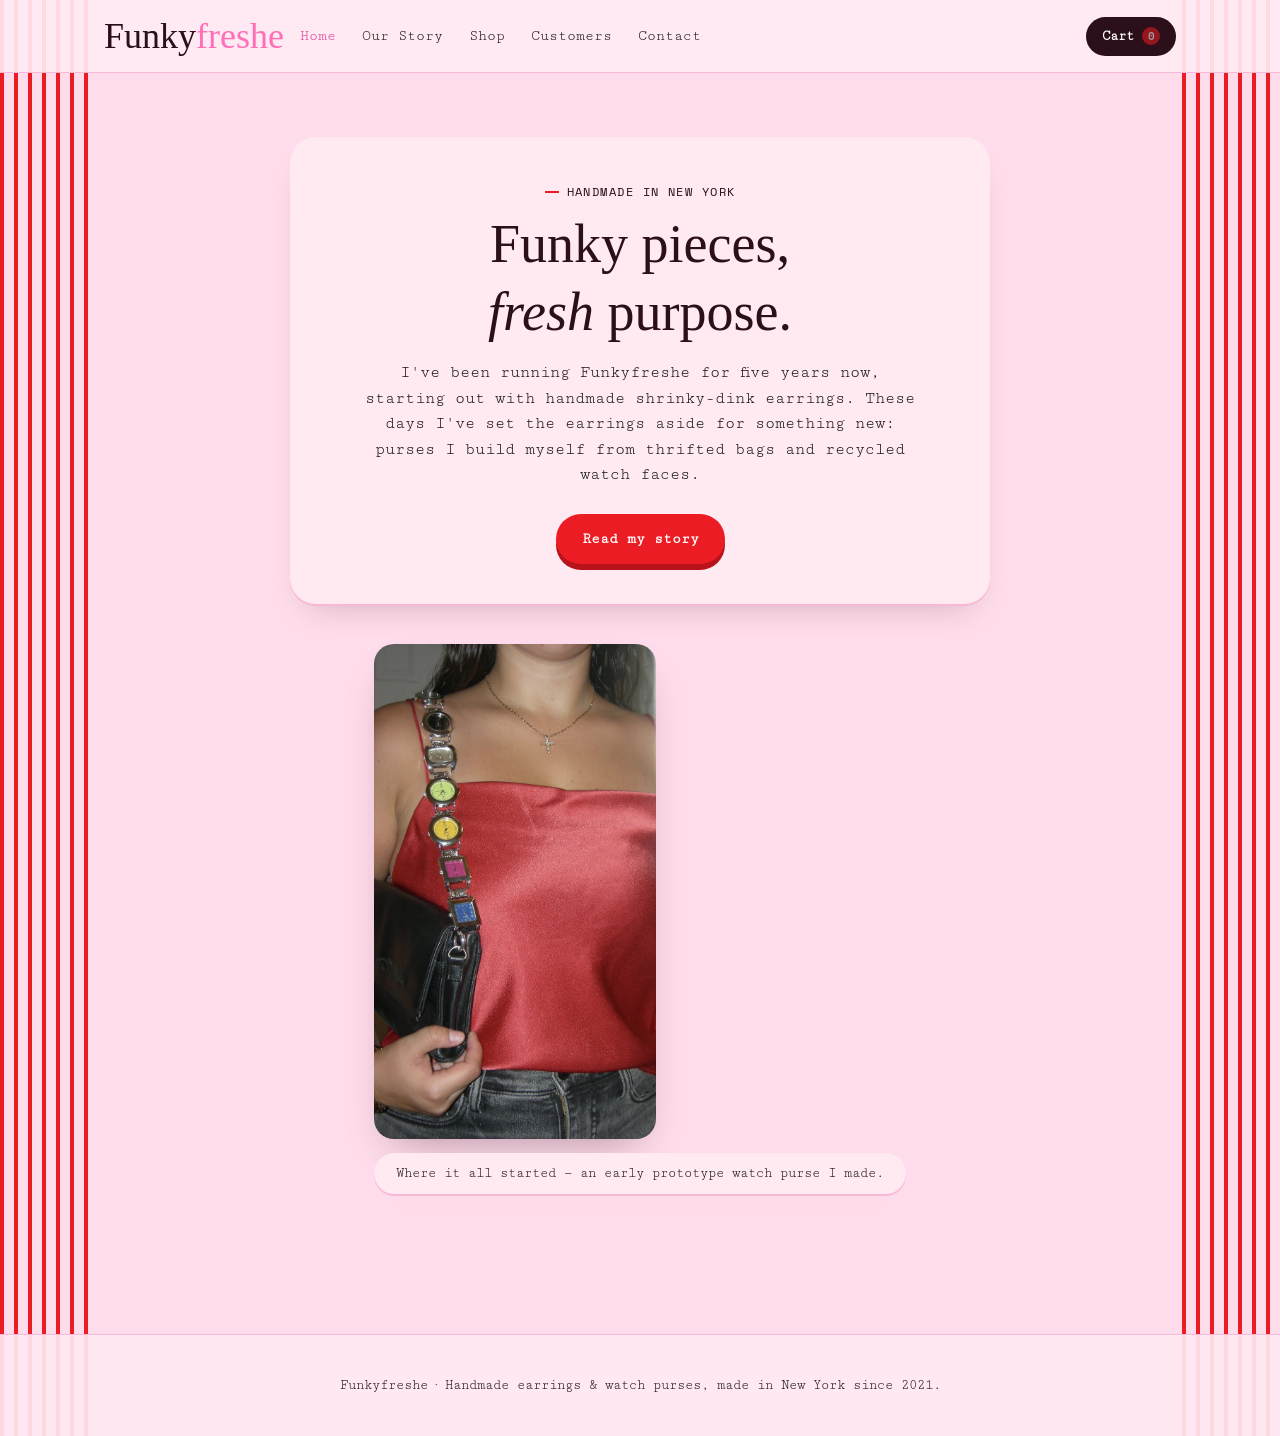
==== commit 03ffed5d: "Add files via upload" ====
--- a/index.html
+++ b/index.html
@@ -4,17 +4,17 @@
 <meta charset="UTF-8">
 <meta name="viewport" content="width=device-width, initial-scale=1.0">
 <title>Funkyfreshe · handmade in New York</title>
-<meta name="description" content="Funkyfreshe: one-of-a-kind purses built from thrifted bags and recycled watch faces, made in New York by Samantha Neeb.">
+<meta name="description" content="Funkyfreshe: purses I build from thrifted bags and recycled watch faces, made in New York.">
 <meta property="og:type" content="website">
 <meta property="og:title" content="Funkyfreshe · handmade in New York">
-<meta property="og:description" content="Funkyfreshe: one-of-a-kind purses built from thrifted bags and recycled watch faces, made in New York by Samantha Neeb.">
+<meta property="og:description" content="Funkyfreshe: purses I build from thrifted bags and recycled watch faces, made in New York.">
 <meta property="og:image" content="https://ssn56-boop.github.io/funkyfreshe/images/og-image.jpg">
 <meta property="og:image:width" content="1200">
 <meta property="og:image:height" content="630">
 <meta property="og:url" content="https://ssn56-boop.github.io/funkyfreshe/">
 <meta name="twitter:card" content="summary_large_image">
 <meta name="twitter:title" content="Funkyfreshe · handmade in New York">
-<meta name="twitter:description" content="Funkyfreshe: one-of-a-kind purses built from thrifted bags and recycled watch faces, made in New York by Samantha Neeb.">
+<meta name="twitter:description" content="Funkyfreshe: purses I build from thrifted bags and recycled watch faces, made in New York.">
 <meta name="twitter:image" content="https://ssn56-boop.github.io/funkyfreshe/images/og-image.jpg">
 <link rel="stylesheet" href="css/main.css">
 </head>
@@ -44,29 +44,19 @@
 <header class="page-hero wrap">
   <div class="text-bubble">
     <span class="eyebrow">Handmade in New York</span>
-    <h1>Funky finds,<br><em>fresh</em> energy.</h1>
-    <p>Funkyfreshe has been going for five years, starting out with handmade shrinky-dink earrings. These days, the earrings have stepped aside for something new: one-of-a-kind purses built from thrifted bags and recycled watch faces.</p>
+    <h1>Funky pieces,<br><em>fresh</em> purpose.</h1>
+    <p>I've been running Funkyfreshe for five years now, starting out with handmade shrinky-dink earrings. These days I've set the earrings aside for something new: purses I build myself from thrifted bags and recycled watch faces.</p>
     <div style="display:flex; gap:14px; justify-content:center; margin-top:26px; flex-wrap:wrap;">
-      <a href="shop.html" class="btn btn-primary">Shop the purses</a>
-      <a href="story.html" class="btn btn-outline">Read our story</a>
+      <a href="story.html" class="btn btn-primary">Read my story</a>
     </div>
   </div>
 </header>
 
-<section class="wrap" style="padding-bottom:70px; display:flex; justify-content:center;">
+<section class="wrap" style="padding-bottom:100px; display:flex; justify-content:center;">
   <figure style="margin:0; text-align:center;">
-    <img src="images/prototype-watch-purse.jpg" alt="Samantha wearing an early prototype watch purse" style="border-radius:20px; box-shadow:0 20px 40px -20px rgba(43,15,26,.4); max-height:55vh; width:auto; max-width:100%; object-fit:cover;">
-    <figcaption class="text-bubble" style="display:inline-block; margin-top:14px; padding:10px 22px; color:var(--ink-soft); font-size:14px; max-width:none;">Where it all started — an early prototype watch purse.</figcaption>
+    <img src="images/prototype-watch-purse.jpg" alt="Me wearing an early prototype watch purse" style="border-radius:20px; box-shadow:0 20px 40px -20px rgba(43,15,26,.4); max-height:55vh; width:auto; max-width:100%; object-fit:cover;">
+    <figcaption class="text-bubble" style="display:inline-block; margin-top:14px; padding:10px 22px; color:var(--ink-soft); font-size:14px; max-width:none;">Where it all started — an early prototype watch purse I made.</figcaption>
   </figure>
-</section>
-
-<section class="wrap" style="padding-bottom:100px; text-align:center;">
-  <div class="receipt-card" style="max-width:560px; margin:0 auto; text-align:center;">
-    <span class="eyebrow">Also available</span>
-    <h2 style="font-size:22px; margin-top:10px;">Custom celebration banners</h2>
-    <p style="color:var(--ink-soft); margin:12px 0 20px;">Hand-painted banners for birthdays, showers, and every occasion in between. The request form is linked in our Instagram bio — or just tap below.</p>
-    <a id="banner-form-link" href="#" target="_blank" rel="noopener" class="btn btn-primary" style="width:100%; justify-content:center;">Request a Custom Banner</a>
-  </div>
 </section>
 
 <footer class="site-footer">
@@ -79,13 +69,5 @@
 <script src="js/products.js"></script>
 <script src="js/cart.js"></script>
 <script src="js/nav.js"></script>
-<script>
-  document.addEventListener("DOMContentLoaded", () => {
-    const link = document.getElementById("banner-form-link");
-    if (link && window.FF_CONFIG && window.FF_CONFIG.CUSTOM_BANNER_FORM_URL) {
-      link.href = window.FF_CONFIG.CUSTOM_BANNER_FORM_URL;
-    }
-  });
-</script>
 </body>
 </html>
--- a/css/main.css
+++ b/css/main.css
@@ -4,7 +4,7 @@
    to this block, so retheming later means editing these vars.
    ============================================================ */
 
-@import url('https://fonts.googleapis.com/css2?family=Space+Mono:wght@500;700&display=swap');
+@import url('https://fonts.googleapis.com/css2?family=Space+Mono:wght@500;700&family=Homemade+Apple&family=Cutive+Mono&display=swap');
 
 :root{
   /* --- color, pulled from the pink/red stripe reference --- */
@@ -21,8 +21,10 @@
   --success:     #2E8B57;
 
   /* --- type --- */
-  --font-display: 'Times New Roman', Times, Georgia, serif;
-  --font-body:    'Times New Roman', Times, Georgia, serif;
+  /* Homemade Apple gives headings that neat, handwritten feel;
+     Cutive Mono gives body copy a clean typewriter vibe. */
+  --font-display: 'Homemade Apple', 'Segoe Script', cursive;
+  --font-body:    'Cutive Mono', 'Courier New', monospace;
   --font-tag:     'Space Mono', monospace;
 
   /* --- shape / motion --- */
@@ -35,11 +37,12 @@
 body{
   margin: 0;
   background-color: var(--cream);
-  background-image: repeating-linear-gradient(
-    90deg,
-    var(--cream) 0px, var(--cream) 34px,
-    #B31B1B 34px, #B31B1B 68px
-  );
+  background-image:
+    repeating-linear-gradient(90deg, var(--red) 0px, var(--red) 4px, transparent 4px, transparent 14px),
+    repeating-linear-gradient(90deg, var(--red) 0px, var(--red) 4px, transparent 4px, transparent 14px);
+  background-repeat: no-repeat, no-repeat;
+  background-position: left top, right top;
+  background-size: 98px 100%, 98px 100%;
   color: var(--ink);
   font-family: var(--font-body);
   line-height: 1.5;
@@ -47,7 +50,7 @@
 }
 a{ color: inherit; text-decoration: none; }
 img{ max-width: 100%; min-width: 0; display: block; }
-html{ overflow-x: hidden; }
+html{ overflow-x: hidden; overflow-y: auto; }
 button{ font-family: inherit; cursor: pointer; }
 :focus-visible{ outline: 3px solid var(--pink-deep); outline-offset: 2px; }
 
@@ -59,10 +62,14 @@
 
 h1, h2, h3{
   font-family: var(--font-display);
+  font-weight: 400;
   margin: 0;
-  line-height: 1.1;
+  line-height: 1.25;
   color: var(--ink);
 }
+h1{ font-size: clamp(46px, 7vw, 68px); }
+h2{ font-size: clamp(32px, 5vw, 44px); }
+h3{ font-size: clamp(23px, 3.4vw, 29px); }
 
 .eyebrow{
   font-family: var(--font-tag);
@@ -86,8 +93,7 @@
   position: sticky;
   top: 0;
   z-index: 40;
-  background: rgba(255,220,235,.92);
-  backdrop-filter: blur(8px);
+  background: rgba(255,234,242,.92);
   border-bottom: 1px solid var(--line);
 }
 .site-nav .wrap{
@@ -100,8 +106,8 @@
 }
 .logo{
   font-family: var(--font-display);
-  font-size: 22px;
-  font-weight: 600;
+  font-size: 36px;
+  font-weight: 400;
   color: var(--ink);
   flex: 0 0 auto;
 }
@@ -280,8 +286,9 @@
   .page-hero p{ font-size: 15.5px; }
 }
 
-/* A soft pink "bubble" behind text blocks that sit directly on the
-   striped background, so headings and paragraphs stay easy to read. */
+/* A soft pink "bubble" behind text blocks — this plaid background has
+   red bands running through it, and multi-line text blocks are tall
+   enough to reliably cross one, so they get a bubble to stay readable. */
 .text-bubble{
   background: #FFEAF2;
   border-radius: 26px;
@@ -318,7 +325,7 @@
   transition: transform .25s var(--ease), box-shadow .25s var(--ease);
 }
 .shop-grid .tag-card:nth-child(even){ transform: rotate(1deg); }
-.tag-card:hover{
+.shop-grid .tag-card:hover{
   transform: rotate(0deg) translateY(-6px);
   box-shadow: 0 2px 0 var(--line), 0 22px 34px -18px rgba(43,15,26,.4);
 }
@@ -379,6 +386,27 @@
   padding: 0 14px;
 }
 .tag-photo.is-empty .placeholder svg{ margin: 0 auto 8px; display:block; }
+
+/* sold pieces stay in the grid, faded slightly, with a ribbon badge */
+.tag-card.is-sold{ opacity: .78; }
+.tag-card.is-sold:hover{ opacity: 1; }
+.tag-photo{ position: relative; }
+.tag-sold-badge{
+  position: absolute;
+  top: 12px;
+  right: -30px;
+  background: var(--pink-deep, #C24A72);
+  color: var(--white);
+  font-family: var(--font-tag);
+  font-size: 12px;
+  letter-spacing: .08em;
+  text-transform: uppercase;
+  padding: 4px 34px;
+  transform: rotate(35deg);
+  box-shadow: 0 2px 6px rgba(0,0,0,.2);
+  z-index: 2;
+}
+.tag-add.is-disabled{ background: #E3C7CE; cursor: not-allowed; }
 
 .tag-link{
   display: block;
@@ -566,7 +594,7 @@
 }
 .cart-row .thumb img{ width: 100%; height: 100%; object-fit: cover; }
 .cart-row .thumb .placeholder{ font-size: 22px; color: var(--pink); }
-.cart-row h4{ font-family: var(--font-display); font-size: 16px; margin: 0 0 4px; }
+.cart-row h4{ font-family: var(--font-display); font-weight: 400; font-size: 22px; margin: 0 0 4px; }
 .cart-row .unit-price{ font-family: var(--font-tag); font-size: 13px; color: var(--ink-soft); }
 @media (max-width: 480px){
   .cart-row{ grid-template-columns: 64px 1fr; grid-template-areas: "thumb info" "thumb total"; }
@@ -723,88 +751,62 @@
 }
 .order-confirm .order-id{ font-family: var(--font-tag); color: var(--ink-soft); }
 
-/* ============================== CUSTOMER CAROUSEL ============================== */
-.carousel{
-  position: relative;
-  max-width: 460px;
+/* ============================== CUSTOMER SCROLL GALLERY ============================== */
+.customer-gallery{
+  display: grid;
+  grid-template-columns: repeat(3, 1fr);
+  gap: 28px;
+  max-width: 1100px;
   margin: 0 auto;
-  display: flex;
-  flex-direction: column;
-  align-items: center;
-}
-.carousel-frame{
-  position: relative;
+}
+.customer-gallery .cust-item:nth-child(3n+2){ margin-top: 54px; }
+.customer-gallery .cust-item:nth-child(3n){ margin-top: 22px; }
+.customer-gallery .cust-item:nth-child(odd){ transform: rotate(-1.4deg); }
+.customer-gallery .cust-item:nth-child(even){ transform: rotate(1.6deg); }
+
+.cust-item{
+  opacity: 0;
+  transform: translateY(46px) rotate(var(--tilt, 0deg));
+  transition: opacity .7s var(--ease), transform .7s var(--ease);
+}
+.cust-item.is-visible{
+  opacity: 1;
+  transform: translateY(0) rotate(var(--tilt, 0deg));
+}
+.cust-item:nth-child(odd){ --tilt: -1.4deg; }
+.cust-item:nth-child(even){ --tilt: 1.6deg; }
+
+.cust-photo{
+  background: var(--white);
+  border-radius: var(--radius);
+  box-shadow: 0 20px 40px -22px rgba(43,15,26,.45);
+  overflow: hidden;
+}
+.cust-photo img{
+  display: block;
   width: 100%;
-  height: clamp(320px, 55vh, 480px);
-  border-radius: var(--radius);
-  overflow: hidden;
-  background: var(--white);
-  box-shadow: 0 20px 40px -22px rgba(43,15,26,.45);
-  display: flex;
-  align-items: center;
-  justify-content: center;
-}
-.carousel-frame img{
-  width: auto;
-  height: auto;
-  max-width: 100%;
-  max-height: 100%;
-  object-fit: contain;
-  display: block;
-  margin: 0 auto;
-}
-.carousel-caption{
+  height: 260px;
+  object-fit: cover;
+}
+.cust-caption{
   text-align: center;
-  margin-top: 18px;
-  min-height: 46px;
-  color: var(--ink-soft);
-  font-size: 15px;
-}
-.carousel-controls{
-  display: flex;
-  align-items: center;
-  justify-content: center;
-  gap: 22px;
-  margin-top: 18px;
-}
-.carousel-arrow{
-  width: 46px; height: 46px;
-  border-radius: 50%;
-  border: 2px solid var(--ink);
-  background: var(--white);
-  display: inline-flex;
-  align-items: center;
-  justify-content: center;
-  font-size: 20px;
-  transition: background .15s var(--ease), color .15s var(--ease), transform .15s var(--ease);
-}
-.carousel-arrow:hover{
-  background: var(--red);
-  border-color: var(--red);
-  color: var(--white);
-  transform: scale(1.06);
-}
-.carousel-counter{
-  font-family: var(--font-tag);
-  font-size: 13px;
-  color: var(--ink-soft);
-  min-width: 54px;
-  text-align: center;
-}
-.carousel-dots{
-  display: flex;
-  justify-content: center;
-  gap: 8px;
-  margin-top: 16px;
-}
-.carousel-dots button{
-  width: 9px; height: 9px;
-  border-radius: 50%;
-  border: none;
-  background: var(--line);
-  padding: 0;
-}
-.carousel-dots button.is-active{ background: var(--red); }
+  margin-top: 12px;
+  color: var(--ink-soft);
+  font-size: 14px;
+  padding: 0 6px;
+}
+
+@media (max-width: 860px){
+  .customer-gallery{ grid-template-columns: repeat(2, 1fr); gap: 22px; }
+  .customer-gallery .cust-item:nth-child(3n+2),
+  .customer-gallery .cust-item:nth-child(3n){ margin-top: 0; }
+  .customer-gallery .cust-item:nth-child(even){ margin-top: 34px; }
+}
+@media (max-width: 540px){
+  .customer-gallery{ grid-template-columns: 1fr; }
+  .customer-gallery .cust-item:nth-child(even){ margin-top: 0; }
+  .cust-photo img{ height: 320px; }
+}
 
 /* ============================== PRODUCT DETAIL ============================== */
 .product-grid{
@@ -951,4 +953,5 @@
   text-align: center;
   color: var(--ink-soft);
   font-size: 14px;
-}
+  background: rgba(255,234,242,.92);
+}
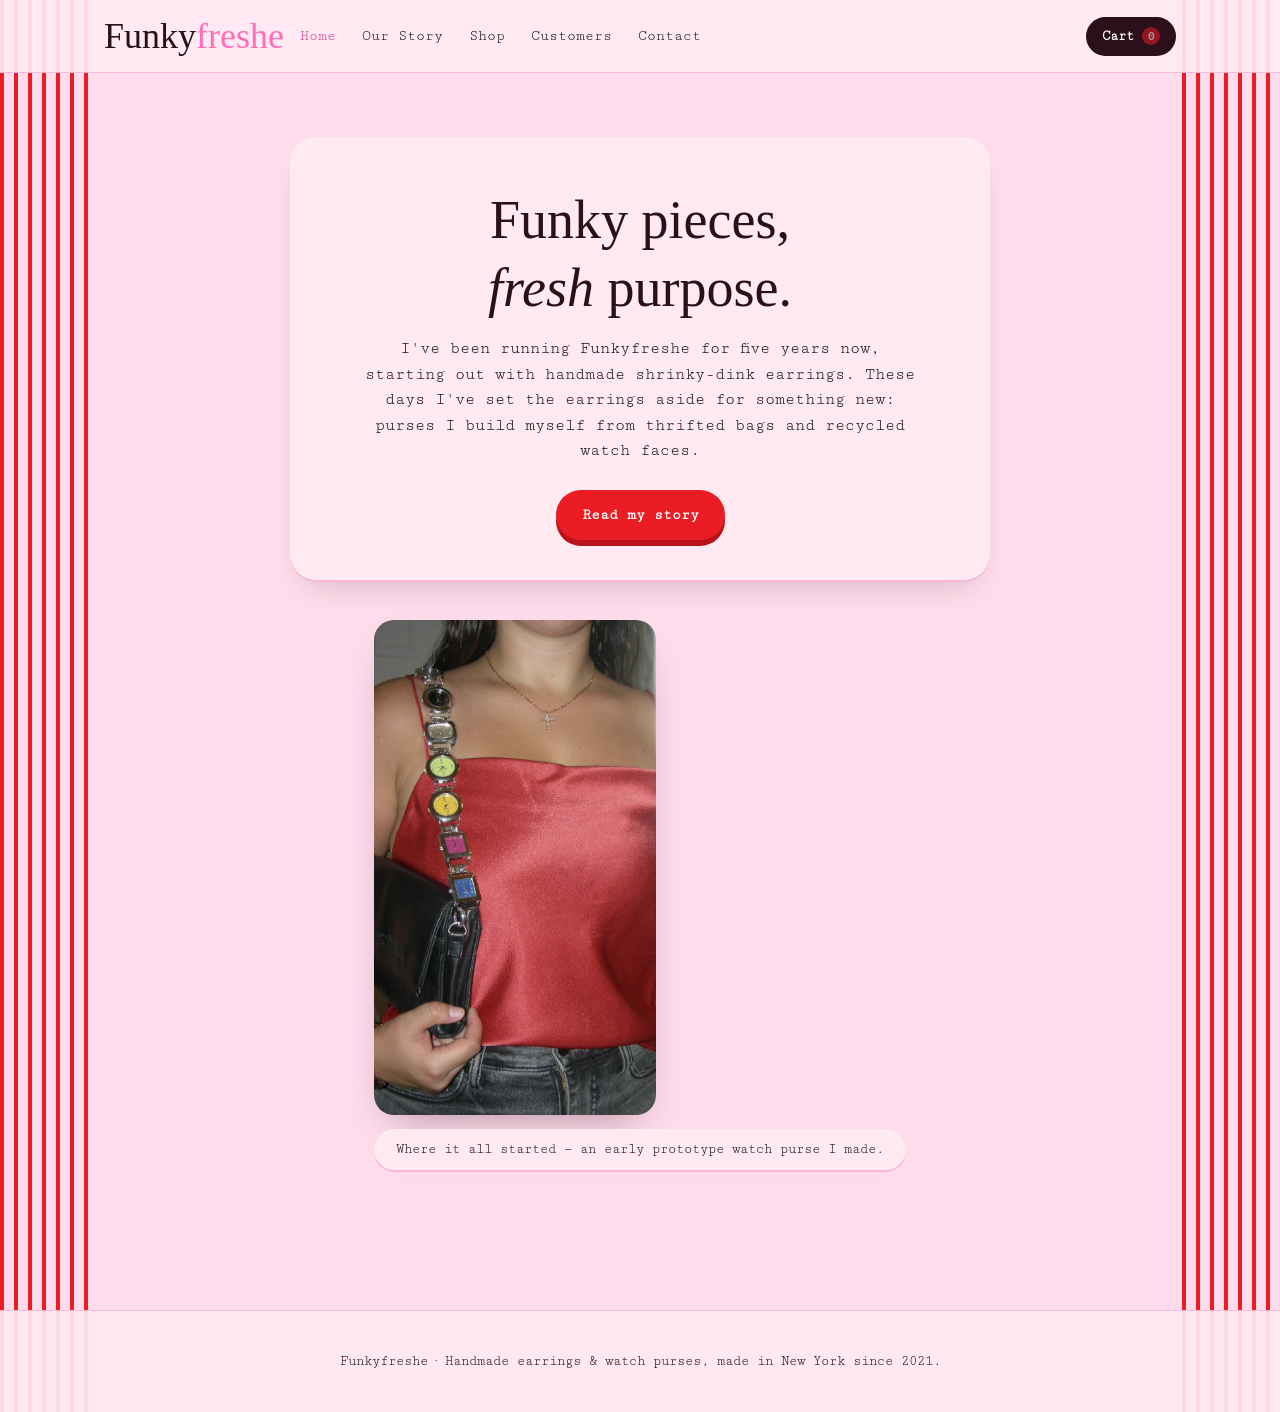
==== commit b94b3d0f: "Add files via upload" ====
--- a/index.html
+++ b/index.html
@@ -43,7 +43,6 @@
 
 <header class="page-hero wrap">
   <div class="text-bubble">
-    <span class="eyebrow">Handmade in New York</span>
     <h1>Funky pieces,<br><em>fresh</em> purpose.</h1>
     <p>I've been running Funkyfreshe for five years now, starting out with handmade shrinky-dink earrings. These days I've set the earrings aside for something new: purses I build myself from thrifted bags and recycled watch faces.</p>
     <div style="display:flex; gap:14px; justify-content:center; margin-top:26px; flex-wrap:wrap;">
--- a/css/main.css
+++ b/css/main.css
@@ -59,6 +59,9 @@
   margin: 0 auto;
   padding: 0 24px;
 }
+@media (max-width: 480px){
+  .wrap{ padding: 0 16px; }
+}
 
 h1, h2, h3{
   font-family: var(--font-display);
@@ -198,6 +201,7 @@
 /* Mobile nav: links collapse into a full-width dropdown behind a hamburger */
 @media (max-width: 860px){
   .site-nav .wrap{ min-height: 64px; padding-top: 10px; padding-bottom: 10px; }
+  .logo{ font-size: 30px; }
   .nav-toggle{ display: flex; order: 3; }
   .nav-right{ order: 2; }
   .nav-links{
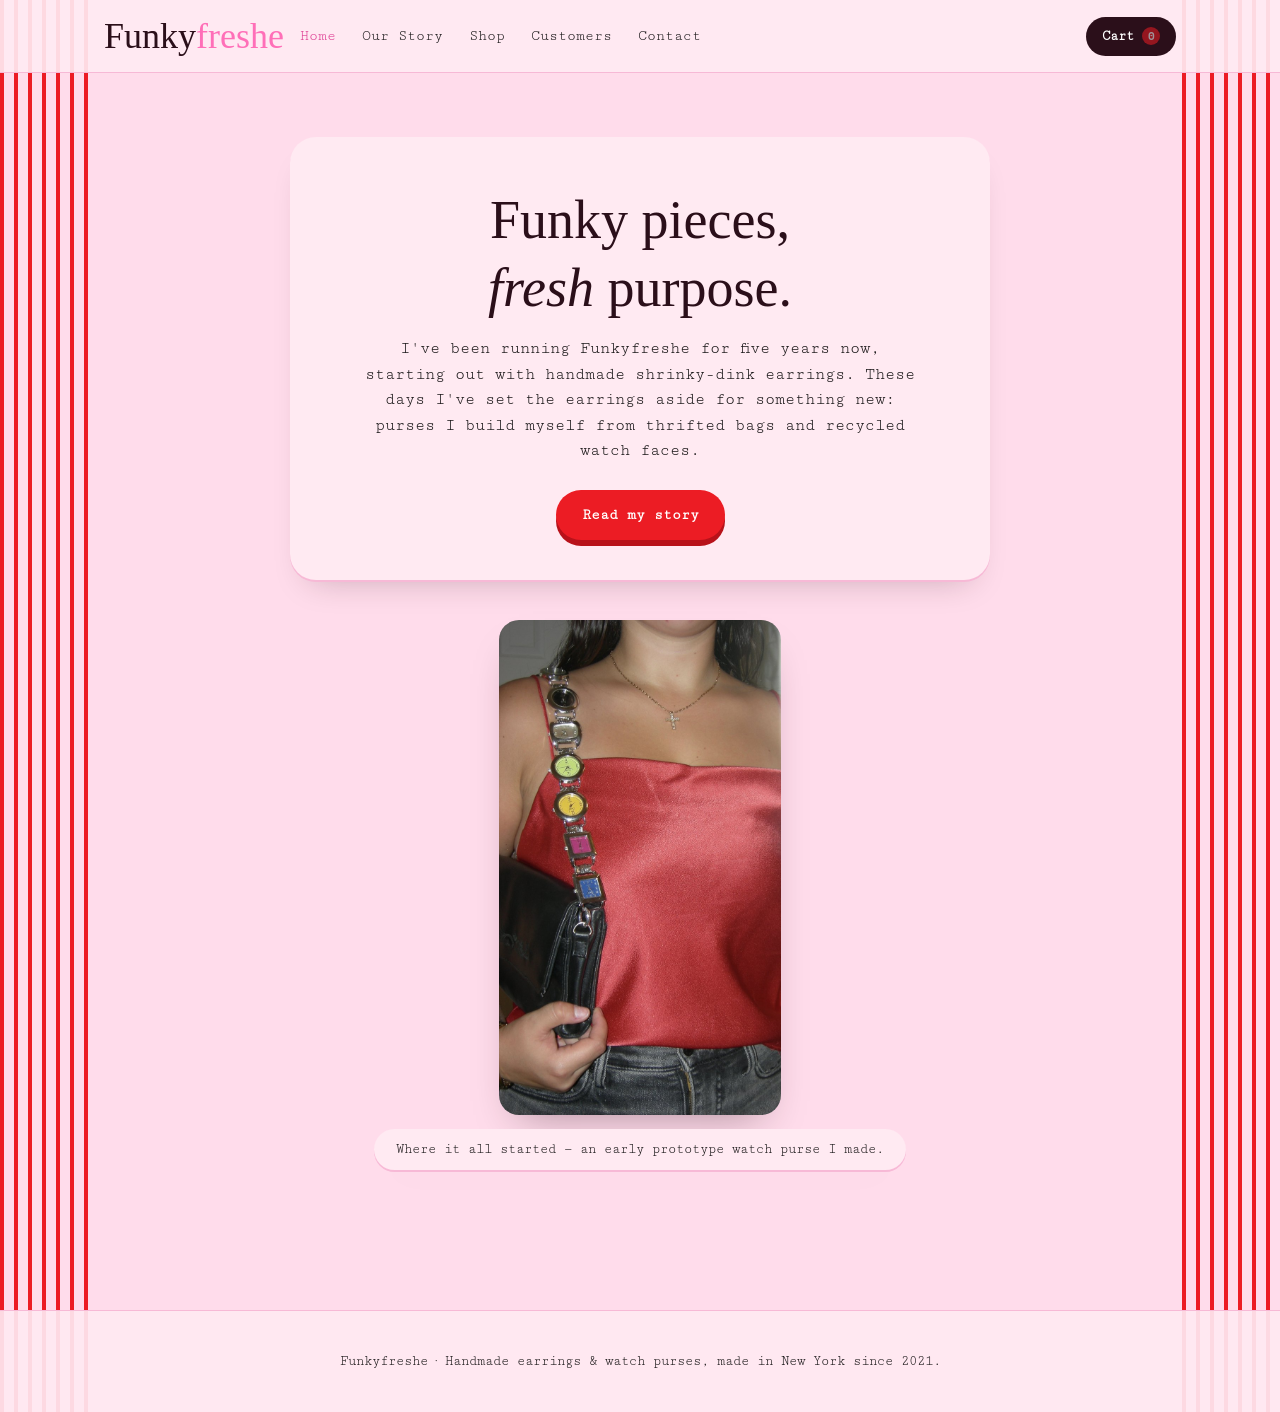
==== commit 488c5243: "Add files via upload" ====
--- a/index.html
+++ b/index.html
@@ -51,11 +51,9 @@
   </div>
 </header>
 
-<section class="wrap" style="padding-bottom:100px; display:flex; justify-content:center;">
-  <figure style="margin:0; text-align:center;">
-    <img src="images/prototype-watch-purse.jpg" alt="Me wearing an early prototype watch purse" style="border-radius:20px; box-shadow:0 20px 40px -20px rgba(43,15,26,.4); max-height:55vh; width:auto; max-width:100%; object-fit:cover;">
-    <figcaption class="text-bubble" style="display:inline-block; margin-top:14px; padding:10px 22px; color:var(--ink-soft); font-size:14px; max-width:none;">Where it all started — an early prototype watch purse I made.</figcaption>
-  </figure>
+<section class="wrap" style="padding-bottom:100px; text-align:center;">
+  <img src="images/prototype-watch-purse.jpg" alt="Me wearing an early prototype watch purse" style="display:block; margin:0 auto; border-radius:20px; box-shadow:0 20px 40px -20px rgba(43,15,26,.4); max-height:55vh; width:auto; max-width:100%; height:auto; object-fit:cover;">
+  <p class="text-bubble" style="display:inline-block; margin:14px auto 0; padding:10px 22px; color:var(--ink-soft); font-size:14px; max-width:none;">Where it all started — an early prototype watch purse I made.</p>
 </section>
 
 <footer class="site-footer">
--- a/css/main.css
+++ b/css/main.css
@@ -34,6 +34,12 @@
 
 *{ box-sizing: border-box; }
 html{ scroll-behavior: smooth; }
+/* Flex/grid items default to a hidden "min-width: auto" that ignores
+   max-width scaling on images — this is what let the hero photo
+   overflow phone screens instead of shrinking to fit. Reset it
+   globally so any image inside a flex or grid container always
+   shrinks properly instead of blowing out the layout. */
+img{ min-width: 0; }
 body{
   margin: 0;
   background-color: var(--cream);
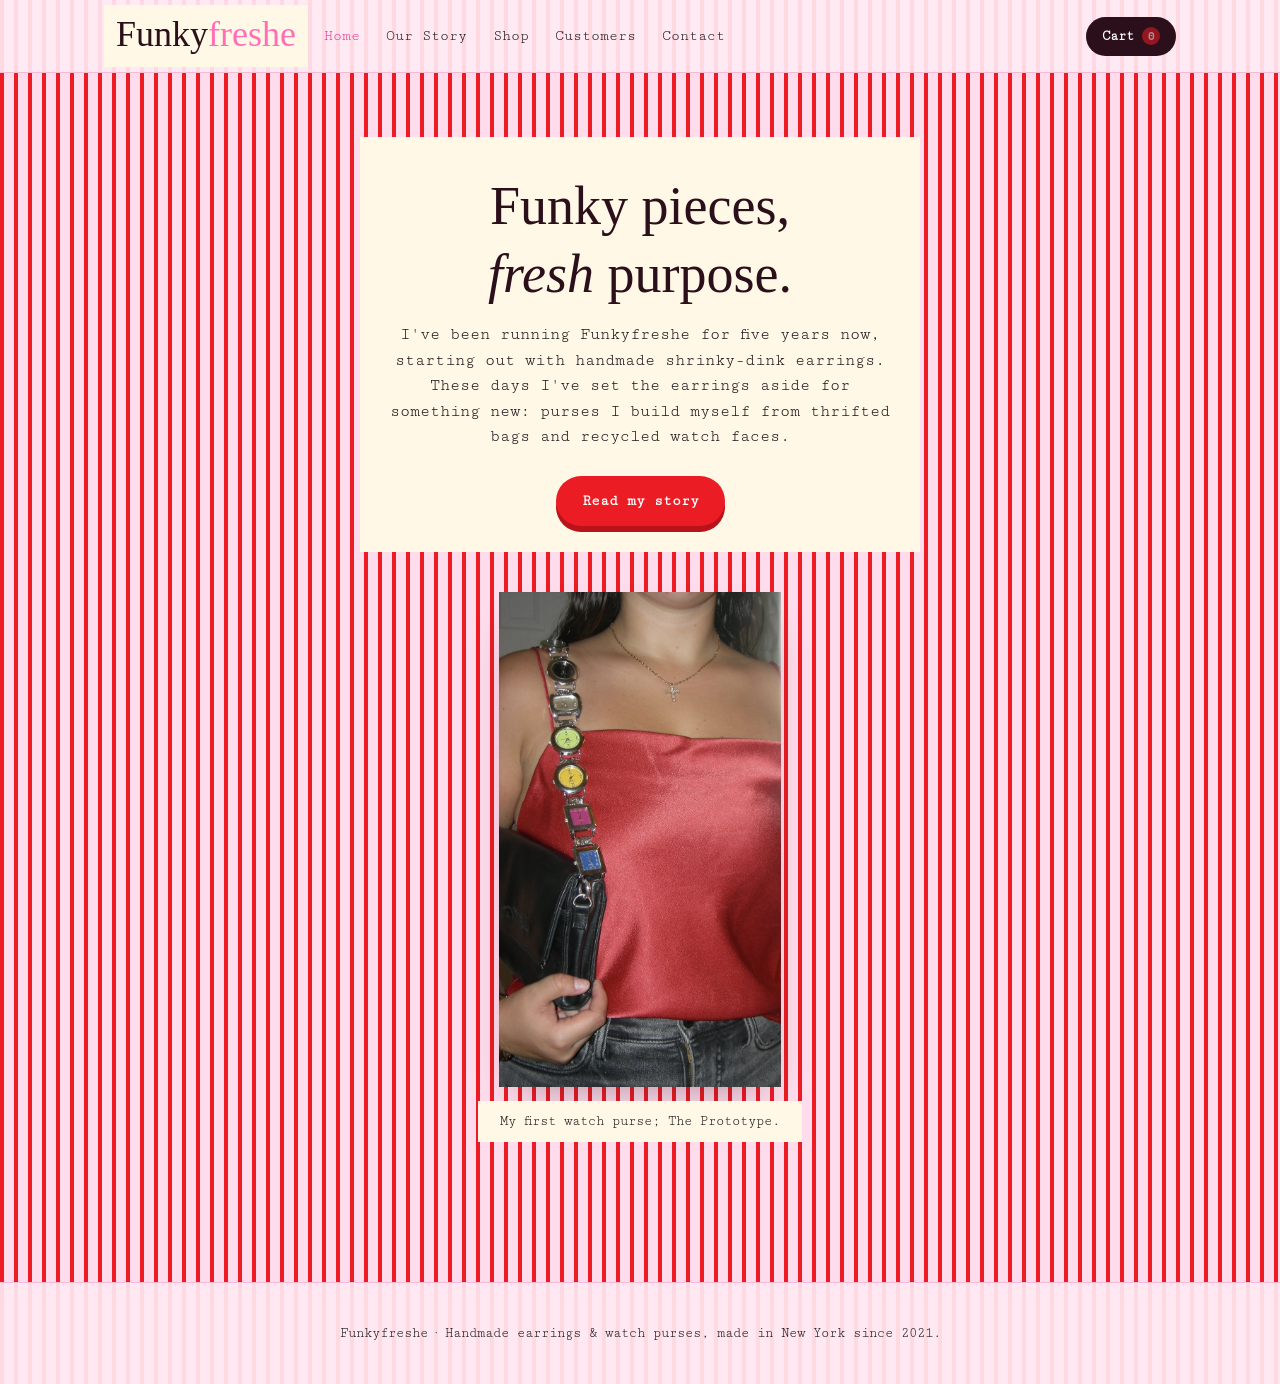
==== commit 0031f533: "Add files via upload" ====
--- a/index.html
+++ b/index.html
@@ -52,8 +52,8 @@
 </header>
 
 <section class="wrap" style="padding-bottom:100px; text-align:center;">
-  <img src="images/prototype-watch-purse.jpg" alt="Me wearing an early prototype watch purse" style="display:block; margin:0 auto; border-radius:20px; box-shadow:0 20px 40px -20px rgba(43,15,26,.4); max-height:55vh; width:auto; max-width:100%; height:auto; object-fit:cover;">
-  <p class="text-bubble" style="display:inline-block; margin:14px auto 0; padding:10px 22px; color:var(--ink-soft); font-size:14px; max-width:none;">Where it all started — an early prototype watch purse I made.</p>
+  <img src="images/prototype-watch-purse.jpg" alt="My first watch purse; The Prototype." style="display:block; margin:0 auto; border-radius:0; box-shadow:0 20px 40px -20px rgba(43,15,26,.4); max-height:55vh; width:auto; max-width:100%; height:auto; object-fit:cover;">
+  <p class="text-bubble" style="display:inline-block; margin:14px auto 0; padding:10px 22px; color:var(--ink-soft); font-size:14px; max-width:none;">My first watch purse; The Prototype.</p>
 </section>
 
 <footer class="site-footer">
--- a/css/main.css
+++ b/css/main.css
@@ -13,6 +13,7 @@
   --red:         #EC1C24;   /* CTAs, price tags */
   --red-deep:    #B8121A;
   --cream:       #FFDCEB;   /* pink page background */
+  --box-cream:   #FFF8E7;   /* true cream, used for boxes over the striped background */
   --white:       #FFFFFF;
   --ink:         #2B0F1A;   /* near-black text, maroon undertone */
   --ink-soft:    #1A1718;   /* secondary text, near-black for readability */
@@ -22,7 +23,7 @@
 
   /* --- type --- */
   /* Homemade Apple gives headings that neat, handwritten feel;
-     Cutive Mono gives body copy a clean typewriter vibe. */
+     Cutive Mono gives body copy and tags a clean typewriter vibe. */
   --font-display: 'Homemade Apple', 'Segoe Script', cursive;
   --font-body:    'Cutive Mono', 'Courier New', monospace;
   --font-tag:     'Space Mono', monospace;
@@ -44,13 +45,11 @@
   margin: 0;
   background-color: var(--cream);
   background-image:
-    repeating-linear-gradient(90deg, var(--red) 0px, var(--red) 4px, transparent 4px, transparent 14px),
     repeating-linear-gradient(90deg, var(--red) 0px, var(--red) 4px, transparent 4px, transparent 14px);
-  background-repeat: no-repeat, no-repeat;
-  background-position: left top, right top;
-  background-size: 98px 100%, 98px 100%;
+  background-repeat: repeat;
   color: var(--ink);
   font-family: var(--font-body);
+  font-size: 16px;
   line-height: 1.5;
   -webkit-font-smoothing: antialiased;
 }
@@ -119,6 +118,11 @@
   font-weight: 400;
   color: var(--ink);
   flex: 0 0 auto;
+  display: inline-block;
+  background: var(--box-cream);
+  border: none;
+  padding: 2px 12px 6px;
+  box-shadow: none;
 }
 .logo em{
   color: var(--pink);
@@ -296,19 +300,20 @@
   .page-hero p{ font-size: 15.5px; }
 }
 
-/* A soft pink "bubble" behind text blocks — this plaid background has
-   red bands running through it, and multi-line text blocks are tall
-   enough to reliably cross one, so they get a bubble to stay readable. */
+/* A solid cream box behind text blocks — sits on top of the striped
+   background so copy stays readable. Sharp corners, kept compact and
+   narrower than the page so stripes stay clearly visible all around it. */
 .text-bubble{
-  background: #FFEAF2;
-  border-radius: 26px;
-  padding: 40px 44px;
-  max-width: 700px;
+  background: var(--box-cream);
+  border: none;
+  border-radius: 0;
+  padding: 26px 30px;
+  max-width: 560px;
   margin: 0 auto;
-  box-shadow: 0 2px 0 var(--line), 0 18px 34px -20px rgba(43,15,26,.28);
+  box-shadow: none;
 }
 @media (max-width: 640px){
-  .text-bubble{ padding: 28px 24px; border-radius: 20px; }
+  .text-bubble{ padding: 20px 18px; max-width: 84%; }
 }
 
 /* ============================== PRODUCT GRID (swing tags) ============================== */
@@ -553,23 +558,40 @@
 .tl-item p{ color: var(--ink-soft); font-size: 14.5px; margin: 0; }
 .tl-card{
   display: inline-block;
-  background: #FFEAF2;
-  border-radius: 18px;
-  padding: 18px 22px;
-  box-shadow: 0 2px 0 var(--line), 0 12px 24px -16px rgba(43,15,26,.25);
-  max-width: 100%;
+  background: var(--box-cream);
+  border: none;
+  border-radius: 0;
+  padding: 14px 18px;
+  box-shadow: none;
+  max-width: 420px;
 }
 .tl-item img{
   margin-top: 14px;
   border-radius: 12px;
   box-shadow: 0 10px 24px -14px rgba(43,15,26,.4);
+  max-height: 55vh;
+  width: auto;
+  max-width: 100%;
+  height: auto;
+  object-fit: cover;
 }
 
 @media (max-width: 720px){
-  .timeline::before{ left: 18px; }
-  .tl-item, .tl-item:nth-child(even){ width: 100%; left: 0; text-align: left; padding: 0 0 40px 46px; }
-  .tl-item:nth-child(odd){ text-align: left; }
-  .tl-item .tl-dot, .tl-item:nth-child(odd) .tl-dot{ left: 10px; right: auto; }
+  /* Below this width, drop the left-side line-and-dot layout entirely —
+     it left content crammed against the edge. Instead, each entry is
+     just a centered card, stacked, with the same breathing room as
+     everything else on the site. */
+  .timeline::before{ display: none; }
+  .tl-dot{ display: none; }
+  .tl-item, .tl-item:nth-child(even), .tl-item:nth-child(odd){
+    position: static;
+    width: 100%;
+    left: auto;
+    text-align: center;
+    padding: 0 0 36px;
+  }
+  .tl-card{ display: block; text-align: center; margin: 0 auto; }
+  .tl-item img{ margin-left: auto; margin-right: auto; }
 }
 
 /* ============================== CART DRAWER ============================== */
@@ -691,7 +713,7 @@
   .checkout-grid{ grid-template-columns: 1fr; gap: 20px; padding-bottom: 60px; }
 }
 .form-card, .receipt-card{
-  background: var(--white);
+  background: var(--box-cream);
   border-radius: var(--radius);
   padding: 30px;
   box-shadow: 0 2px 0 var(--line);
@@ -776,6 +798,7 @@
 
 .cust-item{
   opacity: 0;
+  text-align: center;
   transform: translateY(46px) rotate(var(--tilt, 0deg));
   transition: opacity .7s var(--ease), transform .7s var(--ease);
 }
@@ -799,11 +822,13 @@
   object-fit: cover;
 }
 .cust-caption{
+  display: inline-block;
   text-align: center;
-  margin-top: 12px;
+  margin: 12px auto 0;
   color: var(--ink-soft);
   font-size: 14px;
-  padding: 0 6px;
+  padding: 8px 14px;
+  background: var(--box-cream);
 }
 
 @media (max-width: 860px){
